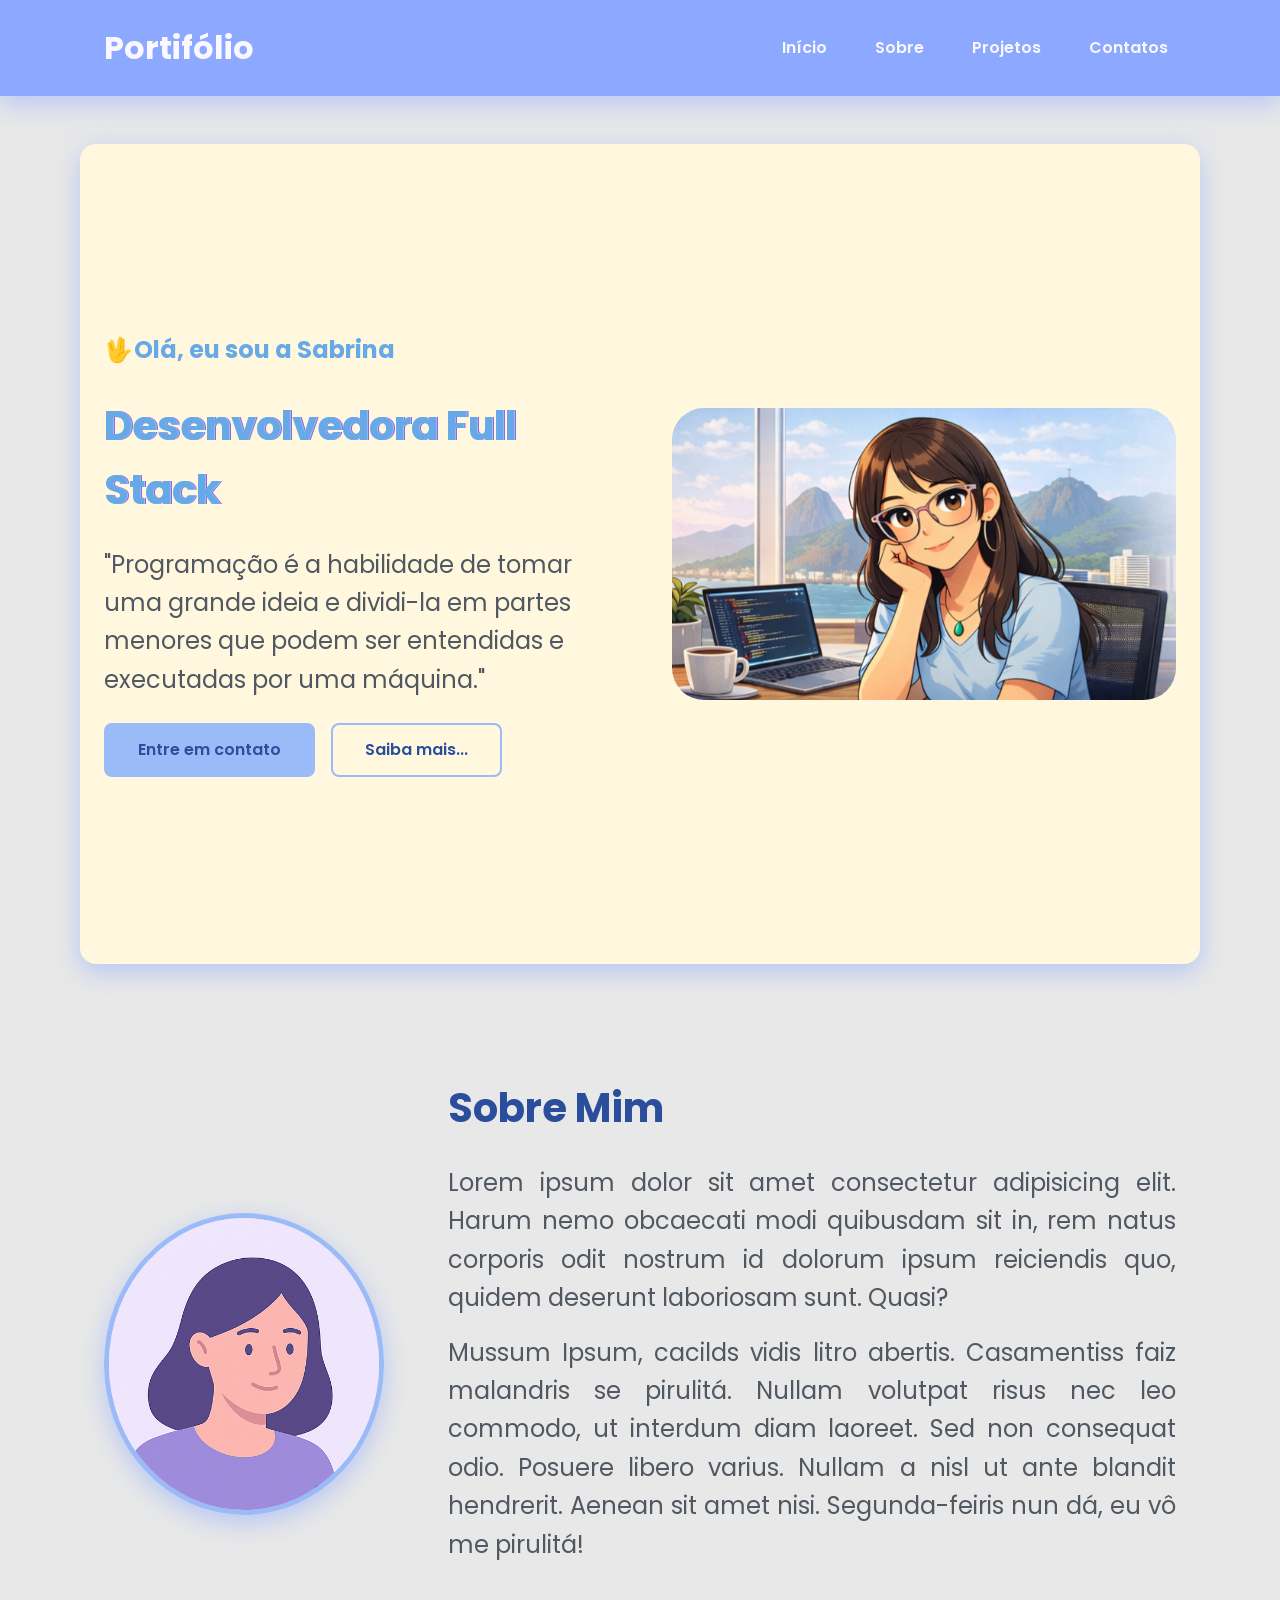
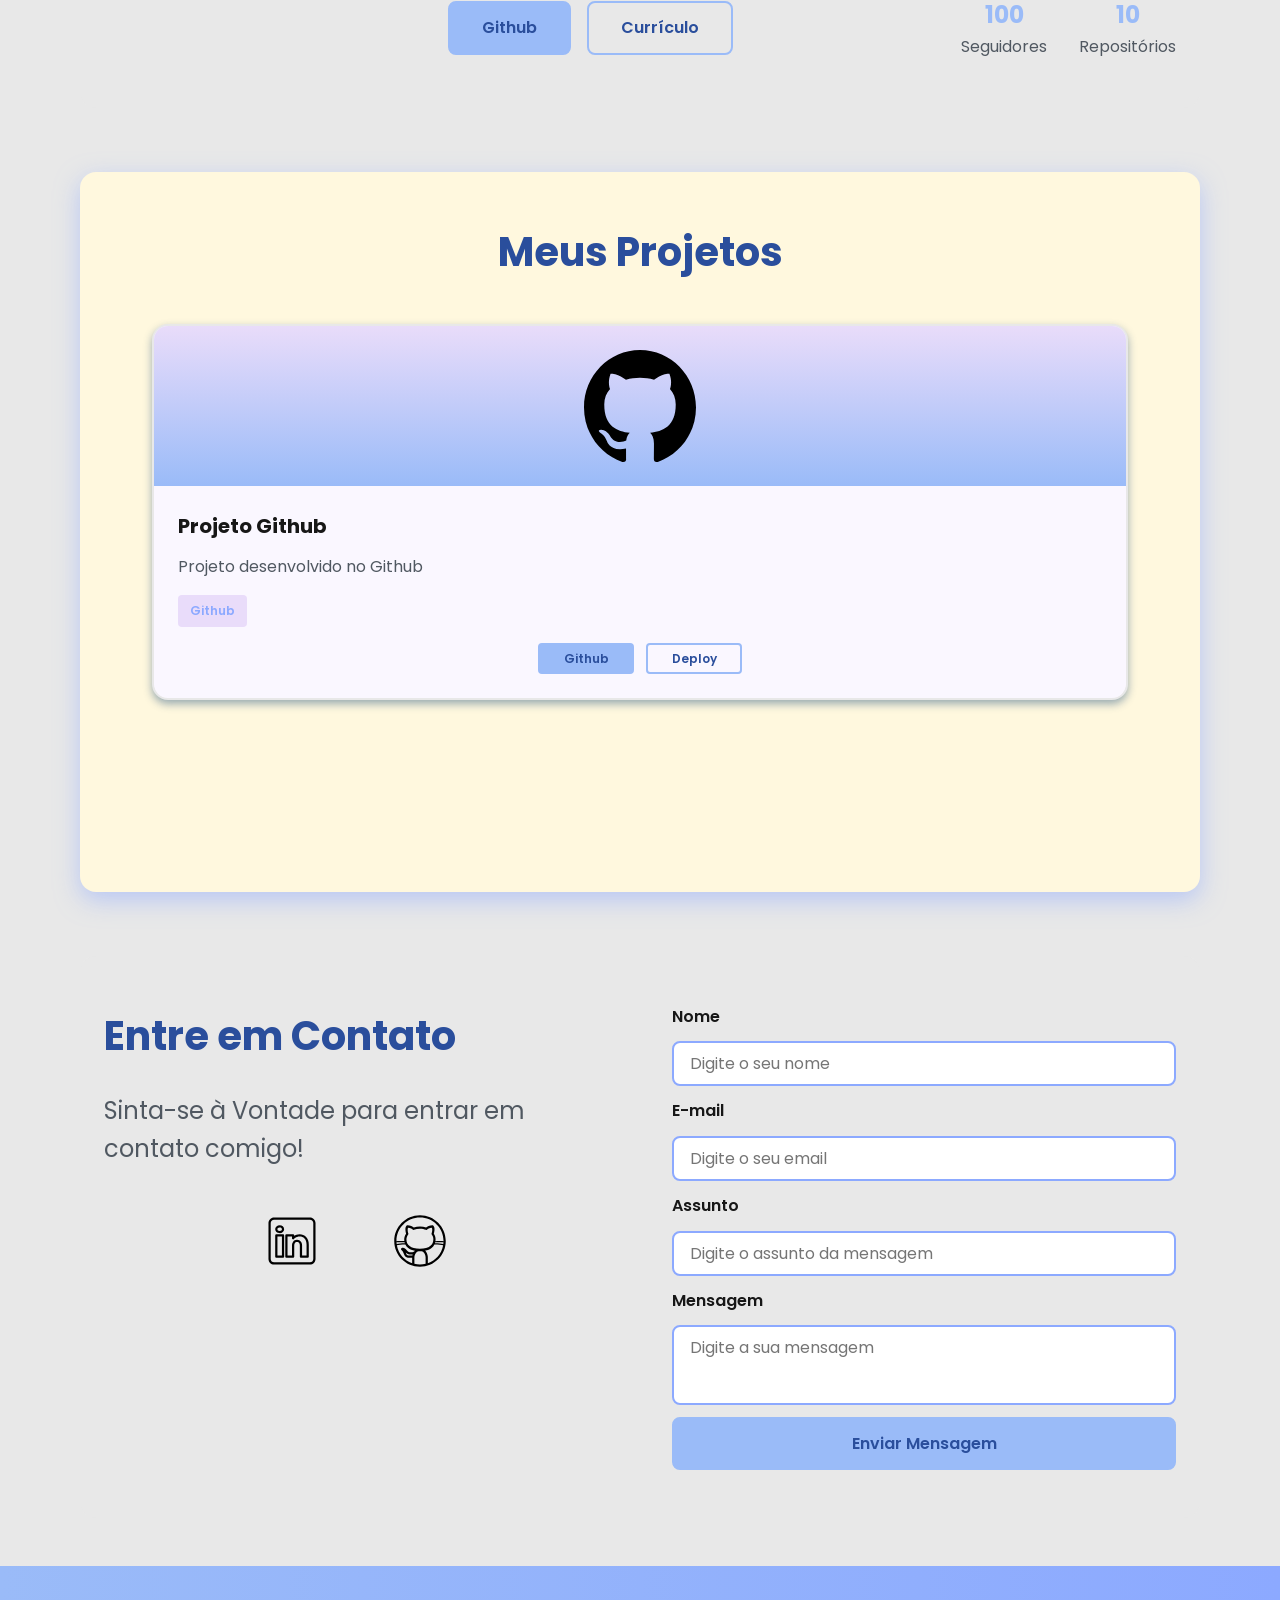
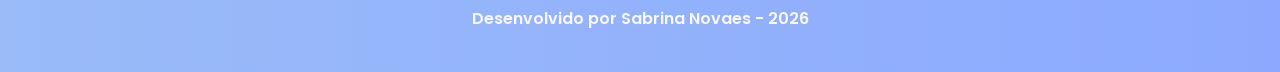
==== index.html @ 5cc0bb5e "💄 UI:  Responsividade" ====
<!DOCTYPE html>
<html lang="pt-br">

<head>
    <meta charset="UTF-8">
    <meta name="viewport" content="width=device-width, initial-scale=1">
    <meta name="author" content="Sabrina Novaes">
    <meta name="description"
        content="Portfólio da Sabrina Novaes, desenvolvedor Full Stack especializado em criar experiênciasdigitais incríveis. Conheça meus projetos e entre em contato.">
    <meta name="robots" content="index, follow">

    <!-- Fontes do Google -->
    <link rel="preconnect" href="https://fonts.googleapis.com">
    <link rel="preconnect" href="https://fonts.gstatic.com" crossorigin>

    <!-- Fonte do Google - Poppins -->
    <link href="https://fonts.googleapis.com/css2?family=Poppins&display=swap" rel="stylesheet">

    <link rel="icon" type="image/svg+xml" href="./assets/img/img/favicon.svg">

    <!-- CSS -->
    <link rel="stylesheet" type="text/css" href="./assets/css/style.css">
    <title>Sabrina Novaes</title>
</head>

<body>
    <!-- Cabeçalho da Página -->
    <header>
        <div class="menu-content">
            <!-- Título do Cabeçalho -->
            <a href="index.html" id="titulo">Portifólio</a>

            <!-- Menu de Navegação -->
            <nav>
                <ul class="menu-list">
                    <li><a href="#hero">Início</a></li>
                    <li><a href="#about">Sobre</a></li>
                    <li><a href="#projects">Projetos</a></li>
                    <li><a href="#contact">Contatos</a></li>
                </ul>
            </nav>
        </div>
    </header>

    <!-- Seção Principal da Página -->
    <main>
        <!-- Seção Hero -->
        <section id="hero" class="section-container hero-container">
            <!-- Boas Vindas -->
            <article class="hero-content">
                <span>🖖Olá, eu sou a Sabrina</span>
                <h1>Desenvolvedora Full Stack</h1>
                <p>"Programação é a habilidade de tomar uma grande ideia e dividi-la em partes menores 
                    que podem ser entendidas e executadas por uma máquina."</p>

                <div class="buttons-container">
                    <a href="#contact" class="botao">Entre em contato</a>
                    <a href="#about" class="botao-outline">Saiba mais...</a>
                </div>
            </article>

            <!-- Imagem da Seção Hero -->
            <figure class="hero-image">
                <img src="./assets/img/portifolioimg.png" alt="Foto do autor do site" class="float-animation">
            </figure>
        </section>

        <!-- Seção About -->
        <section id="about" class="section-container about-container">

            <!-- Imagem da Seção About -->
            <figure class="about-image">
                <img src="./assets/img/img/avatar_dev_woman.svg" alt="Foto do perfil do autor">
            </figure>

            <!-- Conteúdo da Seção About -->
            <article class="about-content">
                <h2>Sobre Mim</h2>
                <p>Lorem ipsum dolor sit amet consectetur adipisicing elit. Harum nemo obcaecati modi quibusdam sit in,
                    rem natus corporis odit nostrum id dolorum ipsum reiciendis quo, quidem deserunt laboriosam sunt.
                    Quasi?</p>
                <p>Mussum Ipsum, cacilds vidis litro abertis. Casamentiss faiz malandris se pirulitá. Nullam volutpat
                    risus nec leo commodo, ut interdum diam laoreet. Sed non consequat odio. Posuere libero varius.
                    Nullam a nisl ut ante blandit hendrerit. Aenean sit amet nisi. Segunda-feiris nun dá, eu vô me
                    pirulitá!</p>

                <!-- Links (Github e Curriculo) e Dados do Github -->
                <div class="about-buttons-data">

                    <!-- Links -->
                    <div class="buttons-container">
                        <a href="#" target="_blank" class="botao">Github</a>
                        <a href="#" target="_blank" class="botao-outline">Currículo</a>
                    </div>

                    <!-- Dados -->
                    <div class="data-container">

                        <!-- Seguidores -->
                        <div class="data-item">
                            <span class="data-number">100</span>
                            <span class="data-label">Seguidores</span>
                        </div>

                        <!-- Repositórios públicos -->
                        <div class="data-item">
                            <span class="data-number">10</span>
                            <span class="data-label">Repositórios</span>
                        </div>
                    </div>
                </div>
            </article>
        </section>

        <!-- Seção Projects -->
        <section id="projects" class="section-container projects-container">
            <h2>Meus Projetos</h2>

            <!-- Swipper Container -->
            <div class="swiper projects-swiper">
                <div class="swiper-wrapper">
                    <div class="swiper-slide">
                        <article class="project-card">

                            <!-- Ícone da Tecnologia padrão do projeto -->
                            <figure class="project-image">
                                <img src="./assets/icons/icons/languages/github.svg" alt="Icone do Github">
                            </figure>

                            <!-- Conteúdo do Projeto -->
                            <div class="project-content">
                                <h3>Projeto Github</h3>
                                <p>Projeto desenvolvido no Github</p>

                                <!-- Tags do Projeto -->
                                <div class="project-tags">
                                    <span class="tag">Github</span>
                                </div>

                                <!-- Links do Projeto -->
                                <div class="project-buttons">
                                    <a href="#" target="_blank" class="botao botao-sm">Github</a>
                                    <a href="#" target="_blank" class="botao-outline botao-sm">Deploy</a>
                                </div>
                            </div>
                        </article>
                    </div>
                </div>

                <!-- Botões de Navegação -->
                <div class="swiper-button-next"></div>
                <div class="swiper-button-prev"></div>

                <!-- Paginação -->
                <div class="swiper-pagination"></div>
            </div>
        </section>

        <!-- Seção Contact -->
        <section id="contact" class="section-container contact-container">

            <!-- Redes Sociais -->
            <article class="contact-info">
                <h2>Entre em Contato</h2>
                <p>Sinta-se à Vontade para entrar em contato comigo!</p>

                <div class="social-container">
                    <a href="#" target="_blank" class="social-icon" aria-label="Linkedin">
                        <img src="./assets/icons/icons/social/linkedin.svg" alt="Link para o LinkedIn">
                    </a>
                    <a href="#" target="_blank" class="social-icon" aria-label="Github">
                        <img src="./assets/icons/icons/social/github.svg" alt="Link para o Github">
                    </a>
                </div>
                </div>
            </article>

            <!-- Formulário de Contato -->
            <form id="formulario">
                <label for="nome">Nome</label>
                <input id="nome" name="nome" type="text" placeholder="Digite o seu nome">
                <span id="erro-nome"></span>

                <label for="email">E-mail</label>
                <input id="email" name="email" type="text" placeholder="Digite o seu email">
                <span id="erro-email"></span>

                <label for="assunto">Assunto</label>
                <input id="assunto" name="assunto" type="text" placeholder="Digite o assunto da mensagem">
                <span id="erro-assunto"></span>

                <label for="mensagem">Mensagem</label>
                <textarea id="mensagem" name="mensagem" placeholder="Digite a sua mensagem"></textarea>
                <span id="erro-mensagem"></span>

                <button class="botao" type="submit">Enviar Mensagem</button>
            </form>
        </section>
    </main>

    <!-- Rodapé da Página -->
    <footer>
        Desenvolvido por Sabrina Novaes - 2026
    </footer>

</body>

</html>
---- assets/css/style.css ----
* {
    margin: 0;
    padding: 0;
    box-sizing: border-box;
    /*configura para que a borda faça parte do elemento*/
    font-family: 'Poppins', Arial, Helvetica, sans-serif;
    font-weight: 400;
    /*400, fonte regular / 700, negrito / 900, negrito mais forte*/
    text-decoration: none;
    outline: none;
}

/* Variáveis */
:root {
    /* Paleta de Cores - Purple */
    --purple-50: #FFF8DE;
    --purple-100: #e9dcfa;
    --purple-200: #cdb3f0;
    --purple-300: #b186e5;
    --purple-400: #9460db;
    --purple-500: #9abbf8;
    --purple-600: #67a9e7;
    --purple-700: #2a4e9c;
    --purple-800: #8CA9FF;
    --purple-900: #0c136e;
    --purple-950: #0a093d;

    /* Cores Neutras */
    --gray-200: #e8e8e8;
    --gray-400: #505861;
    --black: #171717;
    --white: #FAF7FF;

    /* Cores de Estado */
    --error: #e63946;

    /* Sombras */
    --shadow-sm: 0 0.25rem 0.5rem rgba(25, 75, 122, 0.445);
    --shadow-md: 0 0.25rem 0.75rem rgba(140, 169, 255, 0.541);
    --shadow-lg: 0 0.5rem 1.5rem rgba(140, 169, 255, 0.521);

    /* Espaçamentos */
    --spacing-xs: 0.5rem;
    --spacing-sm: 1rem;
    --spacing-md: 1.5rem;
    --spacing-lg: 2rem;
    --spacing-xl: 3rem;
    --spacing-2xl: 4rem;

    /* Tamanhos de Fonte */
    --text-sm: 0.75rem;
    --text-base: 1rem;
    --text-lg: 1.25rem;
    --text-xl: 1.5rem;
    --text-2xl: 2rem;
    --text-3xl: 2.5rem;

    /* Border Radius */
    --radius-sm: 0.25rem;
    --radius-md: 0.5rem;
    --radius-lg: 1rem;
    --radius-xl: 2rem;
    --radius-full: 50%;

    /* Animação Padrão */
    --transition-default: all 0.3s ease;
}

/* Configurações Básicas */

html {
    scroll-behavior: smooth;
    /*rolagem suave*/
}

body {
    display: flex;
    flex-direction: column;
    min-height: 100vh;
    min-width: 100vw;
    background-color: var(--white);
    line-height: 1.6;
    /*define a altura da linha*/
    color: var(--black);
    background-color: var(--gray-200)
}

main {
    flex: 1;
    /*distribui os espaços de forma igualitaria*/
}

/* Seções - Base Comum */

.section-container {
    max-width: 70rem;
    margin: 3rem auto;
    padding: var(--spacing-xl) var(--spacing-md);
    scroll-margin-top: 6rem;
    background-color: var(--purple-50);
    border-radius: var(--radius-lg);
    box-shadow: var(--shadow-lg);
}

/* Botões */

.buttons-container {
    display: flex;
    gap: var(--spacing-sm);
}

.botao,
.botao-outline {
    display: flex;
    padding: 0.75rem 2rem;
    border: 0.15rem solid transparent;
    border-radius: var(--radius-md);
    font-size: var(--text-base);
    font-weight: 600;
    text-align: center;
    cursor: pointer;
    transition: var(--transition-default);
    justify-content: center;
}

.botao {
    border-color: var(--purple-500);
    background: var(--purple-500);
    color: var(--purple-700)
}

.botao:hover {
    border-color: var(--purple-800);
    background-color: var(--purple-600);
    color: var(--white);
    box-shadow: var(--shadow-md);
    transform: translateY(-0.25rem);
}

.botao-outline {
    border-color: var(--purple-500);
    background-color: transparent;
    color: var(--purple-700);
}

.botao-outline:hover {
    border-color: var(--purple-500);
    background-color: var(--purple-600);
    color: var(--white);
    transform: translateY(-0.25rem);
}

/* Botões pequenos - Card Projetos */

.botao.botao-sm,
.botao-outline.botao-sm {
    min-width: 6rem;
    padding: 0.25rem var(--spacing-sm);
    border-width: 0.125rem;
    border-radius: 0.25rem;
    font-size: var(--text-sm);
    justify-content: center;
}

/* Seção Header - Cabeçalho e Menu */

header {
    position: sticky;
    /*Tudo que estiver abaixo do header vai passar por baixo do menu*/
    top: 0;
    z-index: 1000;
    /*Vai jogar o header para cima de tudo em todos os eixos*/
    width: 100%;
    height: 6rem;
    box-shadow: var(--shadow-lg);
    background-color: var(--purple-800);
}

header a {
    font-weight: 600;
    color: var(--white);
    transition: color 0.6s ease;
}

header a:hover {
    color: var(--purple-100);
}

#titulo {
    font-size: var(--text-2xl);
    font-weight: 700;
    /*Negrito*/
}

.menu-content {
    display: flex;
    justify-content: space-between;
    align-items: center;
    max-width: 70rem;
    height: 100%;
    margin: 0 auto;
    padding: 0 var(--spacing-md);
}

.menu-list {
    display: flex;
    gap: var(--spacing-lg);
    list-style: none;
}

.menu-list a {
    padding: var(--spacing-xs);
}

/* Seção Hero */

.hero-container {
    display: flex;
    align-items: center;
    gap: var(--spacing-2xl);
    min-height: calc(100vh - 5rem);
}

.hero-content {
    display: flex;
    flex: 1;
    flex-direction: column;
    gap: var(--spacing-md);
}

.hero-content span {
    font-size: var(--text-xl);
    font-weight: 700;
    color: var(--purple-600);
}

.hero-content h1 {
    font-size: var(--text-3xl);
    font-weight: 700;
    color: var(--purple-600);
    text-shadow: 
    1px 0 var(--purple-500),
    2px 0 var(--purple-400);
}

.hero-content p,
.about-content p,
.contact-info p {
    font-size: var(--text-xl);
    color: var(--gray-400);
}

.hero-image {
    display: flex;
    flex: 1;
    justify-content: center;
}

.hero-image img {
    width: 100%;
    max-width: 100%;
    border-radius: var(--radius-xl);
}

/* Animação Flutuante */

@keyframes float {

    0%,
    100% {
        transform: translateY(0);
    }

    50% {
        transform: translateY(-1.25rem);
    }
}

.float-animation {
    animation: float 3s ease-in-out infinite;
}

/* About */

.about-container {
    display: flex;
    align-items: center;
    gap: var(--spacing-2xl);
    margin: var(--spacing-2xl) auto;
    border-radius: var(--radius-lg);
    background-color: var(--gray-200);
    box-shadow: none;
}

.about-image {
    flex: 0 0 17.5rem;
}

.about-image img {
    width: 100%;
    border: 0.35rem solid var(--purple-500);
    border-radius: var(--radius-full);
    box-shadow: var(--shadow-lg);
}

.about-content h2,
.projects-container h2,
.contact-info h2 {
    margin-bottom: var(--spacing-md);
    font-size: var(--text-3xl);
    font-weight: 700;
    color: var(--purple-700);
}

.about-content p {
    margin-bottom: var(--spacing-sm);
    text-align: justify;
}

.about-buttons-data {
    display: flex;
    justify-content: space-between;
    align-items: center;
    gap: var(--spacing-lg);
    margin-top: var(--spacing-lg);
}

.about-buttons-data .botao {
    margin-right: auto;
}

.data-container {
    display: flex;
    gap: var(--spacing-lg);
    margin-top: 0;
}

.data-item {
    display: flex;
    flex-direction: column;
    align-items: center;
}

.data-number {
    font-size: var(--text-xl);
    font-weight: 700;
    text-align: center;
    color: var(--purple-500);
}

.data-label {
    font-size: var(--text-base);
    text-align: center;
    color: var(--gray-400);
}

/* Projects */

.projects-container {
    scroll-margin-top: 3rem;
    margin: var(--spacing-2xl) auto;
    text-align: center;
}

.projects-swiper {
    position: relative;
    width: 100%;
    padding: var(--spacing-sm) var(--spacing-xl) var(--spacing-xl);
    overflow: hidden;
}

/* Card Projetos */

.project-card {
    display: flex;
    flex-direction: column;
    width: 100%;
    height: 100%;
    border: 0.15rem solid var(--gray-200);
    border-radius: var(--radius-lg);
    background-color: var(--white);
    box-shadow: var(--shadow-sm);
    overflow: hidden;
    transition: var(--transition-default);
}

.project-card:hover {
    box-shadow: var(--shadow-lg);
}

.project-image {
    display: flex;
    justify-content: center;
    align-items: center;
    width: 100%;
    height: 10rem;
    background: linear-gradient(var(--purple-100), var(--purple-500));
}

.project-image img {
    width: 75%;
    height: 75%;
    max-width: 7rem;
    max-height: 7rem;
    object-fit: contain;
    transition: transform 0.3s ease;
}

.project-content {
    display: flex;
    flex: 1;
    flex-direction: column;
    padding: var(--spacing-md);
    text-align: left;
}

.project-content h3 {
    margin-bottom: 0.75rem;
    font-size: var(--text-lg);
    font-weight: 700;
}

.project-content p {
    margin-bottom: var(--spacing-sm);
    font-size: var(--text-base);
    color: var(--gray-400)
}

.project-tags {
    display: flex;
    flex-wrap: wrap;
    gap: var(--spacing-xs)
}

.tag {
    padding: 0.375rem 0.75rem;
    border-radius: var(--radius-sm);
    background-color: var(--purple-100);
    font-size: var(--text-sm);
    font-weight: 600;
    color: var(--purple-800);
}

.project-buttons {
    display: flex;
    justify-content: center;
    align-items: center;
    gap: 0.75rem;
    margin-top: var(--spacing-sm);
}

/* Configuração do Swiper */

.swiper-wrapper {
    align-items: stretch;
}

.swiper-slide {
    display: flex;
    height: auto;
}

/* Botões do Swiper (navegação) */
.swiper-button-next,
.swiper-button-prev {
    width: 3rem;
    height: 3rem;
}

.swiper-button-next:after,
.swiper-button-prev:after {
    font-size: var(--text-lg);
    color: var(--purple-500);
}

.swiper-button-next:hover:after,
.swiper-button-prev:hover:after {
    color: var(--purple-800);
}

/* Indicadores de paginação */
.swiper-pagination-bullet {
    width: 0.75rem;
    height: 0.75rem;
    background-color: var(--gray-200);
    opacity: 1;
}

.swiper-pagination-bullet-active {
    width: var(--spacing-lg);
    border-radius: var(--radius-sm);
    background-color: var(--purple-500);
}

/* Seção Contatos */

.contact-container{
    display: grid;
    grid-template-columns: 1fr 1fr;
    gap: var(--spacing-2xl);
    background-color: var(--gray-200);
    box-shadow: none;
}

/* Redes Sociais */

.contact-info h2 {
    margin-bottom: var(--spacing-md);
}

.contact-info p {
    margin-bottom: var(--spacing-lg);
}

.social-container {
    display: flex;
    justify-content: center;
    align-items: center;
    gap: var(--spacing-xl);
}

.social-icon {
    width: 5rem;
    height: 5rem;
    padding: 0.75rem;
    border-radius: var(--radius-md);
    transition: var(--transition-default);
}

.social-icon img {
    width: 100%;
    filter: brightness(0) saturate(100%);
    transition: filter 0.3s ease;
}

.social-icon img:hover {
    filter: brightness(0) 
    saturate(100%) 
    invert(56%) 
    sepia(80%) 
    saturate(900%) 
    hue-rotate(190deg);
}

/* Formulario de Contato */

form {
    display: flex;
    flex-direction: column;
    gap: 0.75rem;
}

form label {
    font-size: var(--text-base);
    font-weight: 600;
}

form input,
form textarea {
    width: 100%;
    padding: 0.5rem var(--spacing-sm);
    border: 2px solid var(--purple-800);
    border-radius: var(--radius-md);
    font-size: var(--text-base);
    transition: border-color 0.25s ease, box-shadow 0.25s ease;
}

form input:focus,
form textarea:focus {
    border-color: var(--purple-500);
    outline: none;
    box-shadow: 0 0 0 3px rgba(142, 95, 252, 0.15);/* glow suave */
}

form textarea {
    min-height: 5rem;
    resize: none; /* fixa o tamanho do text area*/
}

form span {
    margin-top: -0.75rem;
    font-size: var(--text-sm);
    color: var(--error)
}

form .button.botao {
    justify-content: center;
}

/* Footer */

footer {
    padding: 2.5rem;
    background: linear-gradient(to right, var(--purple-500), var(--purple-800));
    font-weight: 600;
    text-align: center;
    color: var(--white);

}

/* Página Success */

.success-container {
    display: flex;
    flex-direction: column;
    justify-content: center;
    align-items: center;
    width: 100%;
    min-height: calc(100vh - 12.5rem);
    padding: var(--spacing-xl) var(--spacing-md);
}

.success-content {
    display: flex;
    flex-direction: column;
    align-items: center;
    gap: var(--spacing-md);
    max-width: 37.5rem;
    text-align: center;
}

.success-content h1 {
    font-size: var(--text-3xl);
    font-weight: 700;
    color: var(--purple-800);
}

.success-content h2 {
    font-size: var(--text-lg);
    color: var(--gray-400);
}

.success-icon {
    display: flex;
    align-items: center;
    justify-content: center;
    width: 7.5rem;
    height: 7.5rem;
    border-radius: var(--radius-full);
    background-color: var(--purple-100);
}

.success-icon img {
    width: 6rem;
    height: 6rem;
    filter: brightness(0) saturate(100%) invert(11%) sepia(69%) saturate(3759%) hue-rotate(256deg) brightness(101%) contrast(96%);
}

/* Responsividade - Tablet */

@media screen and (max-width: 1024px) {
    .section-container {
        padding: var(--spacing-lg) var(--spacing-md);
    }

    .section-container h2 {
        font-size: var(--text-3xl);
    }

    .section-container h2 {
        font-size: var(--text-2xl);
    }

    .section-container p {
        font-size: var(--text-base);
    }

    .section-container span {
        font-size: var(--text-lg);
    }

    .success-container h1 {
        font-size: var(--text-3xl);
    }

    .success-container h2 {
        font-size: var(--text-xl);
    }

    @media (max-width: 770px) {
        .menu-list {
            display: none;
        }
    }

    .hero-container {
        flex-direction: column-reverse;
        gap: var(--spacing-lg);
        text-align: center;
    }

    .hero-image {
        width: 100%;
    }

    .hero-image img {
        margin-top: 2rem;
        width: 50rem;
    }

    .buttons-container {
        display: flex;
        gap: 0.75rem;
        width: 100%;
        justify-content: center;
    }

    .buttons-container .botao,
    .buttons-container .botao-outline {
        padding: 0.75rem 1rem;
        font-size: var(--text-base);
        white-space: nowrap;
    }

    .about-container {
        flex-direction: column;
        gap: var(--spacing-md);
        margin: var(--spacing-lg);
        padding: var(--spacing-lg);
    }

    .about-image {
        width: 100%;
        display: flex;
        justify-content: center;
    }

    .about-image img {
        max-width: 30rem;
        width: 100%;
    }

    .about-content {
        width: 100%;
    }

    .about-buttons-data {
        flex-direction: column;
        gap: var(--spacing-md);
        align-items: stretch;
    }

    .about-buttons-data .botao {
        margin-right: 0;
    }

    .data-container {
        justify-content: center;
        width: 100%;
    }

    .projects-container {
        margin: var(--spacing-lg) auto 0;
    }

    .projects-swiper {
        margin: 0;
        padding: var(--spacing-sm) var(--spacing-lg);
    }

    .project-card {
        width: 100%;
        height: 30rem;
        min-height: 30rem;
        max-height: 30rem;
        max-width: 100%;
    }

    .project-content {
        display: flex;
        flex-direction: column;
        justify-content: space-between;
        height: 0.75rem;
    }

    .project-content p {
        flex: 1;
        overflow: hidden;
    }

    .project-tags {
        min-height: 2.5rem;
        align-items: flex-start;
    }

    .swiper-wrapper {
        align-items: stretch;
    }

    .swiper-slide {
        display: flex;
        justify-content: center;
        align-items: stretch;
        height: auto;
    }

    .swiper-button-next,
    .swiper-button-prev {
        display: none;
    }

    .contact-container {
        grid-template-columns: 1fr;
        gap: var(--spacing-lg);
        width: 90%;
        margin: 0 auto;
    }

    .success-container {
        padding: var(--spacing-xl) var(--spacing-md);
        min-height: calc(100vh - 10rem);
    }

    .success-content {
        gap: var(--spacing-lg);
        max-width: 35rem;
    }

    .success-icon {
        width: 6rem;
        height: 6rem;
    }

    .success-icon img {
        width: 5rem;
        height: 5rem;
    }
}

/* Responsividade - Celular */

@media screen and (max-width: 480px) {
    .section-container {
        padding: var(--spacing-md) var(--spacing-sm);
    }

    .section-container h1 {
        font-size: var(--text-xl);
    }

    .section-container h2 {
        font-size: var(--text-lg);
    }

    .section-container p {
        font-size: var(--text-base);
    }

    .section-container span {
        font-size: var(--text-lg);
    }

    #titulo {
        font-size: var(--text-xl);
    }

    .menu-content {
        justify-content: center;
    }

    .menu-list {
        display: none;
    }

    .hero-container {
        flex-direction: column-reverse;
        gap: var(--spacing-xs);
    }

    .hero-content {
        gap: var(--spacing-xs);
        width: 100%;
    }

    .buttons-container {
        flex-direction: column;
        gap: 0.75rem;
        width: 100%;
    }

    .buttons-container .botao,
    .buttons-container .botao-outline {
        padding: 0.75rem 1rem;
        font-size: var(--text-base);
        white-space: nowrap;
        justify-content: center;
    }

    .hero-image {
        width: 100%;
    }

    .hero-image img {
        max-width: 20rem;
    }

    .about-container {
        flex-direction: column;
        margin: var(--spacing-lg) 0.5rem;
        padding: var(--spacing-md);
    }

    .about-image img {
        max-width: 16rem;
    }

    .about-content {
        width: 100%;
    }

    .about-buttons-data {
        flex-direction: column;
        gap: var(--spacing-md);
        align-items: stretch;
    }

    .about-buttons-data .botao,
    .about-buttons-data .botao-outline {
        width: 100%;
        padding: 0.75rem var(--spacing-lg);
        font-size: var(--text-base);
        text-align: center;
    }

    .project-tags {
        margin: auto;
        justify-content: flex-start;
    }

    .data-container {
        justify-content: center;
        width: 100%;
    }

    .data-number {
        font-size: var(--text-lg);
    }

    .data-label {
        font-size: var(--text-sm);
    }

    .contact-container {
        grid-template-columns: 1fr;
        gap: var(--spacing-lg);
        width: 100%;
        margin: 0 auto;
    }

    .contact-info {
        width: 100%;
    }

    form {
        width: 100%;
    }

    form button.botao {
        justify-content: center;
    }

}
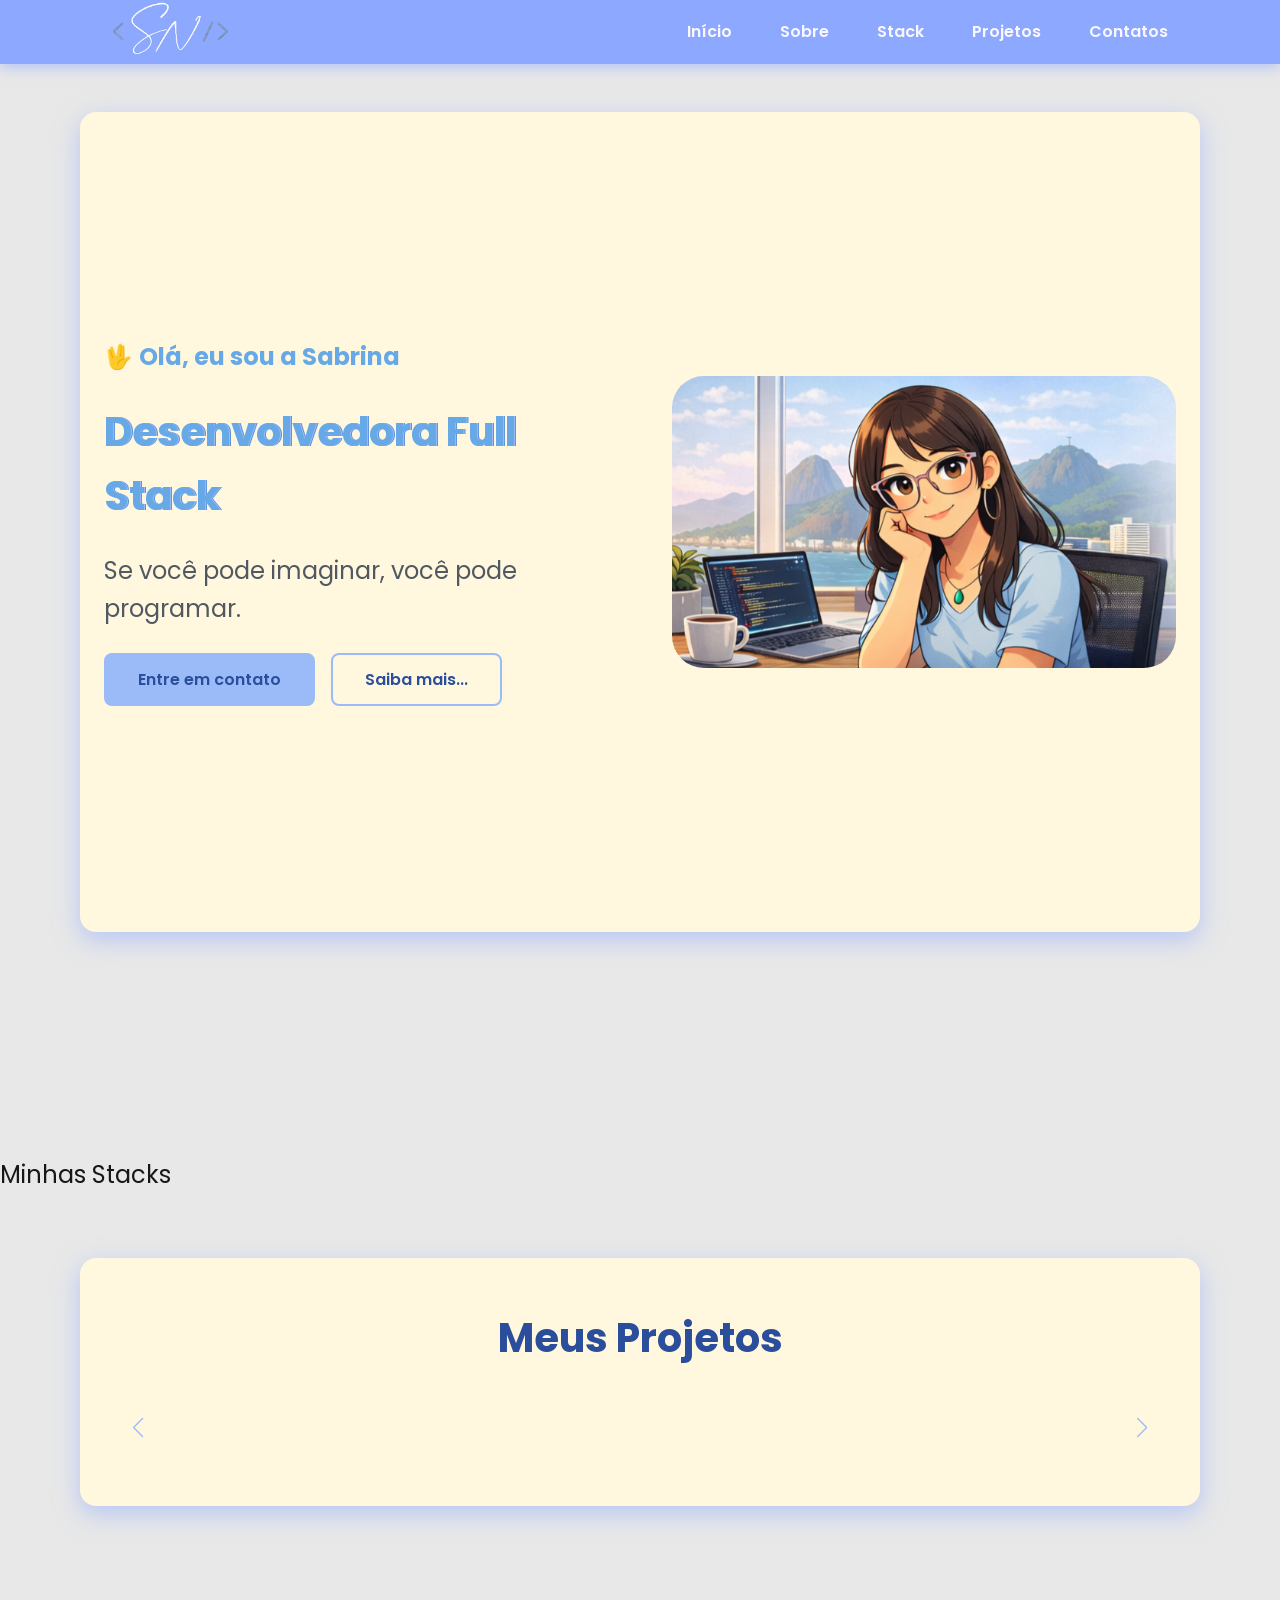
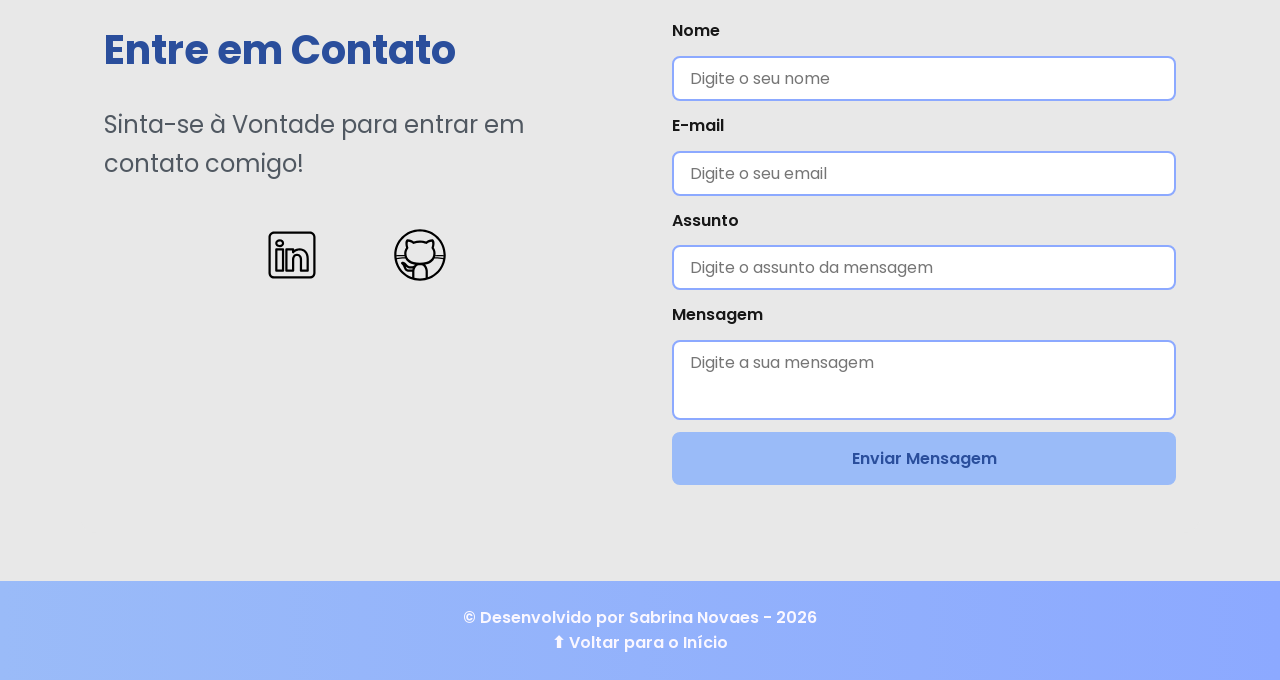
==== commit 505952f5: "✨ New Feature: Implementação do JS" ====
--- a/index.html
+++ b/index.html
@@ -16,8 +16,10 @@
     <!-- Fonte do Google - Poppins -->
     <link href="https://fonts.googleapis.com/css2?family=Poppins&display=swap" rel="stylesheet">
 
-    <link rel="icon" type="image/svg+xml" href="./assets/img/img/favicon.svg">
+    <link rel="icon" type="image/svg+xml" href="./assets/img/favicon.svg">
 
+    <!-- SWIPER CSS -->
+    <link rel="stylesheet" href="https://cdn.jsdelivr.net/npm/swiper@11/swiper-bundle.min.css">
     <!-- CSS -->
     <link rel="stylesheet" type="text/css" href="./assets/css/style.css">
     <title>Sabrina Novaes</title>
@@ -28,13 +30,15 @@
     <header>
         <div class="menu-content">
             <!-- Título do Cabeçalho -->
-            <a href="index.html" id="titulo">Portifólio</a>
+            
+            <a href="index.html" id="titulo"><img class="logo-pessoal" href="index" id src="./assets/img/logoSN.png" alt="Logo Pessoal"></a>
 
             <!-- Menu de Navegação -->
             <nav>
                 <ul class="menu-list">
                     <li><a href="#hero">Início</a></li>
                     <li><a href="#about">Sobre</a></li>
+                    <li><a href="#stack">Stack</a></li>
                     <li><a href="#projects">Projetos</a></li>
                     <li><a href="#contact">Contatos</a></li>
                 </ul>
@@ -48,10 +52,9 @@
         <section id="hero" class="section-container hero-container">
             <!-- Boas Vindas -->
             <article class="hero-content">
-                <span>🖖Olá, eu sou a Sabrina</span>
+                <span>🖖 Olá, eu sou a Sabrina</span>
                 <h1>Desenvolvedora Full Stack</h1>
-                <p>"Programação é a habilidade de tomar uma grande ideia e dividi-la em partes menores 
-                    que podem ser entendidas e executadas por uma máquina."</p>
+                <p>Se você pode imaginar, você pode programar.</p>
 
                 <div class="buttons-container">
                     <a href="#contact" class="botao">Entre em contato</a>
@@ -67,50 +70,10 @@
 
         <!-- Seção About -->
         <section id="about" class="section-container about-container">
+        </section>
 
-            <!-- Imagem da Seção About -->
-            <figure class="about-image">
-                <img src="./assets/img/img/avatar_dev_woman.svg" alt="Foto do perfil do autor">
-            </figure>
-
-            <!-- Conteúdo da Seção About -->
-            <article class="about-content">
-                <h2>Sobre Mim</h2>
-                <p>Lorem ipsum dolor sit amet consectetur adipisicing elit. Harum nemo obcaecati modi quibusdam sit in,
-                    rem natus corporis odit nostrum id dolorum ipsum reiciendis quo, quidem deserunt laboriosam sunt.
-                    Quasi?</p>
-                <p>Mussum Ipsum, cacilds vidis litro abertis. Casamentiss faiz malandris se pirulitá. Nullam volutpat
-                    risus nec leo commodo, ut interdum diam laoreet. Sed non consequat odio. Posuere libero varius.
-                    Nullam a nisl ut ante blandit hendrerit. Aenean sit amet nisi. Segunda-feiris nun dá, eu vô me
-                    pirulitá!</p>
-
-                <!-- Links (Github e Curriculo) e Dados do Github -->
-                <div class="about-buttons-data">
-
-                    <!-- Links -->
-                    <div class="buttons-container">
-                        <a href="#" target="_blank" class="botao">Github</a>
-                        <a href="#" target="_blank" class="botao-outline">Currículo</a>
-                    </div>
-
-                    <!-- Dados -->
-                    <div class="data-container">
-
-                        <!-- Seguidores -->
-                        <div class="data-item">
-                            <span class="data-number">100</span>
-                            <span class="data-label">Seguidores</span>
-                        </div>
-
-                        <!-- Repositórios públicos -->
-                        <div class="data-item">
-                            <span class="data-number">10</span>
-                            <span class="data-label">Repositórios</span>
-                        </div>
-                    </div>
-                </div>
-            </article>
-        </section>
+        <!-- Seção de Stacks -->
+        <h2>Minhas Stacks</h2>
 
         <!-- Seção Projects -->
         <section id="projects" class="section-container projects-container">
@@ -119,32 +82,6 @@
             <!-- Swipper Container -->
             <div class="swiper projects-swiper">
                 <div class="swiper-wrapper">
-                    <div class="swiper-slide">
-                        <article class="project-card">
-
-                            <!-- Ícone da Tecnologia padrão do projeto -->
-                            <figure class="project-image">
-                                <img src="./assets/icons/icons/languages/github.svg" alt="Icone do Github">
-                            </figure>
-
-                            <!-- Conteúdo do Projeto -->
-                            <div class="project-content">
-                                <h3>Projeto Github</h3>
-                                <p>Projeto desenvolvido no Github</p>
-
-                                <!-- Tags do Projeto -->
-                                <div class="project-tags">
-                                    <span class="tag">Github</span>
-                                </div>
-
-                                <!-- Links do Projeto -->
-                                <div class="project-buttons">
-                                    <a href="#" target="_blank" class="botao botao-sm">Github</a>
-                                    <a href="#" target="_blank" class="botao-outline botao-sm">Deploy</a>
-                                </div>
-                            </div>
-                        </article>
-                    </div>
                 </div>
 
                 <!-- Botões de Navegação -->
@@ -165,18 +102,22 @@
                 <p>Sinta-se à Vontade para entrar em contato comigo!</p>
 
                 <div class="social-container">
-                    <a href="#" target="_blank" class="social-icon" aria-label="Linkedin">
-                        <img src="./assets/icons/icons/social/linkedin.svg" alt="Link para o LinkedIn">
+                    <a href="https://www.linkedin.com/in/sabrina-novaes/" target="_blank" class="social-icon" aria-label="Linkedin">
+                        <img src="./assets/icons/social/linkedin.svg" alt="Link para o LinkedIn">
                     </a>
-                    <a href="#" target="_blank" class="social-icon" aria-label="Github">
-                        <img src="./assets/icons/icons/social/github.svg" alt="Link para o Github">
+                    <a href="https://github.com/SabrinaNovaes" target="_blank" class="social-icon" aria-label="Github">
+                        <img src="./assets/icons/social/github.svg" alt="Link para o Github">
                     </a>
                 </div>
                 </div>
             </article>
 
             <!-- Formulário de Contato -->
-            <form id="formulario">
+            <form id="formulario" action="https://formsubmit.co/fcd660d6e3b7301830b1e21f8e73cf5c" method="POST">
+                
+                <input type="hidden" name="_next" value="http://localhost:5500/success.html">
+                <input type="hidden" name="_captcha" value="false">
+                
                 <label for="nome">Nome</label>
                 <input id="nome" name="nome" type="text" placeholder="Digite o seu nome">
                 <span id="erro-nome"></span>
@@ -200,8 +141,14 @@
 
     <!-- Rodapé da Página -->
     <footer>
-        Desenvolvido por Sabrina Novaes - 2026
+        © Desenvolvido por Sabrina Novaes - 2026<br>
+        <a class="footer-a" href="index.html">⬆ Voltar para o Início</a>
     </footer>
+
+    <!-- Script JavaScript -->
+    <script src="./assets/js/script.js"></script>
+    <!-- SWIPER JS -->
+    <script src="https://cdn.jsdelivr.net/npm/swiper@11/swiper-bundle.min.js"></script>
 
 </body>
 
--- a/assets/css/style.css
+++ b/assets/css/style.css
@@ -17,7 +17,7 @@
     --purple-100: #e9dcfa;
     --purple-200: #cdb3f0;
     --purple-300: #b186e5;
-    --purple-400: #9460db;
+    --purple-400: #6091db;
     --purple-500: #9abbf8;
     --purple-600: #67a9e7;
     --purple-700: #2a4e9c;
@@ -171,11 +171,13 @@
     z-index: 1000;
     /*Vai jogar o header para cima de tudo em todos os eixos*/
     width: 100%;
-    height: 6rem;
-    box-shadow: var(--shadow-lg);
+    height: 4rem;
+    box-shadow: var(--shadow-md);
     background-color: var(--purple-800);
 }
-
+header img {
+    height: 4rem;
+}
 header a {
     font-weight: 600;
     color: var(--white);
@@ -238,9 +240,9 @@
     font-size: var(--text-3xl);
     font-weight: 700;
     color: var(--purple-600);
-    text-shadow: 
-    1px 0 var(--purple-500),
-    2px 0 var(--purple-400);
+    text-shadow:
+        1px 0 var(--purple-500),
+        2px 0 var(--purple-400);
 }
 
 .hero-content p,
@@ -421,6 +423,7 @@
 }
 
 .project-content p {
+    flex: 1;
     margin-bottom: var(--spacing-sm);
     font-size: var(--text-base);
     color: var(--gray-400)
@@ -494,7 +497,7 @@
 
 /* Seção Contatos */
 
-.contact-container{
+.contact-container {
     display: grid;
     grid-template-columns: 1fr 1fr;
     gap: var(--spacing-2xl);
@@ -534,12 +537,7 @@
 }
 
 .social-icon img:hover {
-    filter: brightness(0) 
-    saturate(100%) 
-    invert(56%) 
-    sepia(80%) 
-    saturate(900%) 
-    hue-rotate(190deg);
+    filter: brightness(0) saturate(100%) invert(56%) sepia(80%) saturate(900%) hue-rotate(190deg);
 }
 
 /* Formulario de Contato */
@@ -569,12 +567,14 @@
 form textarea:focus {
     border-color: var(--purple-500);
     outline: none;
-    box-shadow: 0 0 0 3px rgba(142, 95, 252, 0.15);/* glow suave */
+    box-shadow: 0 0 0 3px rgba(142, 95, 252, 0.15);
+    /* glow suave */
 }
 
 form textarea {
     min-height: 5rem;
-    resize: none; /* fixa o tamanho do text area*/
+    resize: none;
+    /* fixa o tamanho do text area*/
 }
 
 form span {
@@ -590,12 +590,16 @@
 /* Footer */
 
 footer {
-    padding: 2.5rem;
+    padding: 1.5rem;
     background: linear-gradient(to right, var(--purple-500), var(--purple-800));
     font-weight: 600;
     text-align: center;
     color: var(--white);
-
+}
+
+.footer-a {
+    all: unset; 
+    cursor: pointer;
 }
 
 /* Página Success */
@@ -646,14 +650,17 @@
     filter: brightness(0) saturate(100%) invert(11%) sepia(69%) saturate(3759%) hue-rotate(256deg) brightness(101%) contrast(96%);
 }
 
-/* Responsividade - Tablet */
+/* Responsividade - Tablets */
 
 @media screen and (max-width: 1024px) {
+
+    /* Layout */
     .section-container {
         padding: var(--spacing-lg) var(--spacing-md);
     }
 
-    .section-container h2 {
+    /* Tipografia */
+    .section-container h1 {
         font-size: var(--text-3xl);
     }
 
@@ -661,7 +668,7 @@
         font-size: var(--text-2xl);
     }
 
-    .section-container p {
+    .section-container p  {
         font-size: var(--text-base);
     }
 
@@ -669,49 +676,56 @@
         font-size: var(--text-lg);
     }
 
-    .success-container h1 {
+    .success-content h1 {
         font-size: var(--text-3xl);
     }
 
-    .success-container h2 {
-        font-size: var(--text-xl);
-    }
-
-    @media (max-width: 770px) {
+    .success-content h2 {
+        font-size: var(--text-lg); 
+    }
+
+    /* Header */
+    #titulo {
+        font-size: var(--text-xl); 
+    }
+
+    /* Header - Oculta menu em telas pequenas */
+    @media (max-width: 768px) {
         .menu-list {
             display: none;
         }
     }
 
+    /* Hero */
     .hero-container {
         flex-direction: column-reverse;
         gap: var(--spacing-lg);
+        min-height: 60vh;
         text-align: center;
     }
 
+    .hero-content,
     .hero-image {
-        width: 100%;
+        width: 90%;
     }
 
     .hero-image img {
-        margin-top: 2rem;
-        width: 50rem;
+        object-fit: cover;
     }
 
     .buttons-container {
-        display: flex;
-        gap: 0.75rem;
-        width: 100%;
         justify-content: center;
-    }
-
-    .buttons-container .botao,
-    .buttons-container .botao-outline {
-        padding: 0.75rem 1rem;
+        width: 100%;
+    }
+
+    .hero-container .botao,
+    .hero-container .botao-outline {
+        padding: 0.75rem 1.5rem;
         font-size: var(--text-base);
         white-space: nowrap;
     }
 
+    /* About */
     .about-container {
         flex-direction: column;
         gap: var(--spacing-md);
@@ -720,13 +734,14 @@
     }
 
     .about-image {
+        flex: 0 0 auto;
         width: 100%;
         display: flex;
         justify-content: center;
     }
 
     .about-image img {
-        max-width: 30rem;
+        max-width: 16rem;
         width: 100%;
     }
 
@@ -749,13 +764,14 @@
         width: 100%;
     }
 
+    /* Projects */
     .projects-container {
         margin: var(--spacing-lg) auto 0;
     }
 
     .projects-swiper {
         margin: 0;
-        padding: var(--spacing-sm) var(--spacing-lg);
+        padding: var(--spacing-sm) var(--spacing-lg) 2.5rem;
     }
 
     .project-card {
@@ -770,7 +786,7 @@
         display: flex;
         flex-direction: column;
         justify-content: space-between;
-        height: 0.75rem;
+        height: 100%;
     }
 
     .project-content p {
@@ -799,6 +815,7 @@
         display: none;
     }
 
+    /* Contact */
     .contact-container {
         grid-template-columns: 1fr;
         gap: var(--spacing-lg);
@@ -806,6 +823,7 @@
         margin: 0 auto;
     }
 
+    /* Success Page */
     .success-container {
         padding: var(--spacing-xl) var(--spacing-md);
         min-height: calc(100vh - 10rem);
@@ -830,16 +848,19 @@
 /* Responsividade - Celular */
 
 @media screen and (max-width: 480px) {
+
+    /* Layout */
     .section-container {
         padding: var(--spacing-md) var(--spacing-sm);
     }
 
+    /* Tipografia Mobile */
     .section-container h1 {
         font-size: var(--text-xl);
     }
 
     .section-container h2 {
-        font-size: var(--text-lg);
+        font-size: var(--text-xl);
     }
 
     .section-container p {
@@ -850,21 +871,26 @@
         font-size: var(--text-lg);
     }
 
+    .success-content h1 {
+        font-size: var(--text-xl);
+    }
+
+    .success-content h2 {
+        font-size: var(--text-base);
+    }
+
+    /* Header */
     #titulo {
         font-size: var(--text-xl);
     }
 
-    .menu-content {
-        justify-content: center;
-    }
-
     .menu-list {
         display: none;
     }
 
+    /* Hero */
     .hero-container {
-        flex-direction: column-reverse;
-        gap: var(--spacing-xs);
+        gap: var(--spacing-sm);
     }
 
     .hero-content {
@@ -880,10 +906,14 @@
 
     .buttons-container .botao,
     .buttons-container .botao-outline {
+        width: 100%;
+    }
+
+    .hero-container .botao,
+    .hero-container .botao-outline {
         padding: 0.75rem 1rem;
         font-size: var(--text-base);
         white-space: nowrap;
-        justify-content: center;
     }
 
     .hero-image {
@@ -894,24 +924,14 @@
         max-width: 20rem;
     }
 
+    /* About */
     .about-container {
-        flex-direction: column;
         margin: var(--spacing-lg) 0.5rem;
         padding: var(--spacing-md);
     }
 
     .about-image img {
-        max-width: 16rem;
-    }
-
-    .about-content {
-        width: 100%;
-    }
-
-    .about-buttons-data {
-        flex-direction: column;
-        gap: var(--spacing-md);
-        align-items: stretch;
+        max-width: 14rem;
     }
 
     .about-buttons-data .botao,
@@ -922,16 +942,6 @@
         text-align: center;
     }
 
-    .project-tags {
-        margin: auto;
-        justify-content: flex-start;
-    }
-
-    .data-container {
-        justify-content: center;
-        width: 100%;
-    }
-
     .data-number {
         font-size: var(--text-lg);
     }
@@ -940,23 +950,111 @@
         font-size: var(--text-sm);
     }
 
+    /* Projects */
+    .projects-container {
+        margin: var(--spacing-lg) auto 0;
+    }
+
+    .projects-swiper {
+        position: relative;
+        margin: 0;
+        padding: var(--spacing-sm) 0 2rem 0;
+        overflow: visible;
+    }
+
+    .project-card {
+        width: 100%;
+        height: 20rem;
+        max-width: 20rem;
+    }
+
+    .project-image {
+        height: 10rem;
+    }
+
+    .project-content {
+        padding: var(--spacing-md);
+    }
+
+    .project-content h3 {
+        font-size: var(--text-lg);
+    }
+
+    .project-content p {
+        font-size: var(--text-base);
+    }
+
+    /* Contact */
     .contact-container {
-        grid-template-columns: 1fr;
+        width: 100%;
+    }
+
+    .contact-info p {
+        margin-bottom: var(--spacing-md);
+    }
+
+    .social-container {
+        flex-wrap: wrap;
         gap: var(--spacing-lg);
-        width: 100%;
-        margin: 0 auto;
-    }
-
-    .contact-info {
-        width: 100%;
-    }
-
+        margin-bottom: var(--spacing-xs);
+    }
+
+    .social-icon {
+        width: 4rem;
+        height: 4rem;
+    }
+
+    /* Formulário */
     form {
-        width: 100%;
-    }
-
-    form button.botao {
-        justify-content: center;
-    }
-
+        gap: var(--spacing-sm);
+    }
+
+    form label {
+        font-size: var(--text-base);
+    }
+
+    form input,
+    form textarea {
+        padding: 0.75rem;
+        font-size: var(--text-base);
+    }
+
+    form button {
+        padding: 0.75rem var(--spacing-md);
+        font-size: var(--text-base);
+    }
+
+    /* Footer */
+    footer {
+        padding: var(--spacing-md) var(--spacing-sm);
+        font-size: var(--text-sm);
+    }
+
+    /* Success Page */
+    .success-container {
+        padding: var(--spacing-lg) var(--spacing-sm);
+        min-height: calc(100vh - 8rem);
+    }
+
+    .success-content {
+        gap: var(--spacing-md);
+        max-width: 100%;
+        padding: 0 var(--spacing-sm);
+    }
+
+    .success-icon {
+        width: 5rem;
+        height: 5rem;
+    }
+
+    .success-icon img {
+        width: 4rem;
+        height: 4rem;
+    }
+
+    .success-content .botao {
+        width: 100%;
+        max-width: 20rem;
+        padding: 0.75rem var(--spacing-lg);
+    }
 }
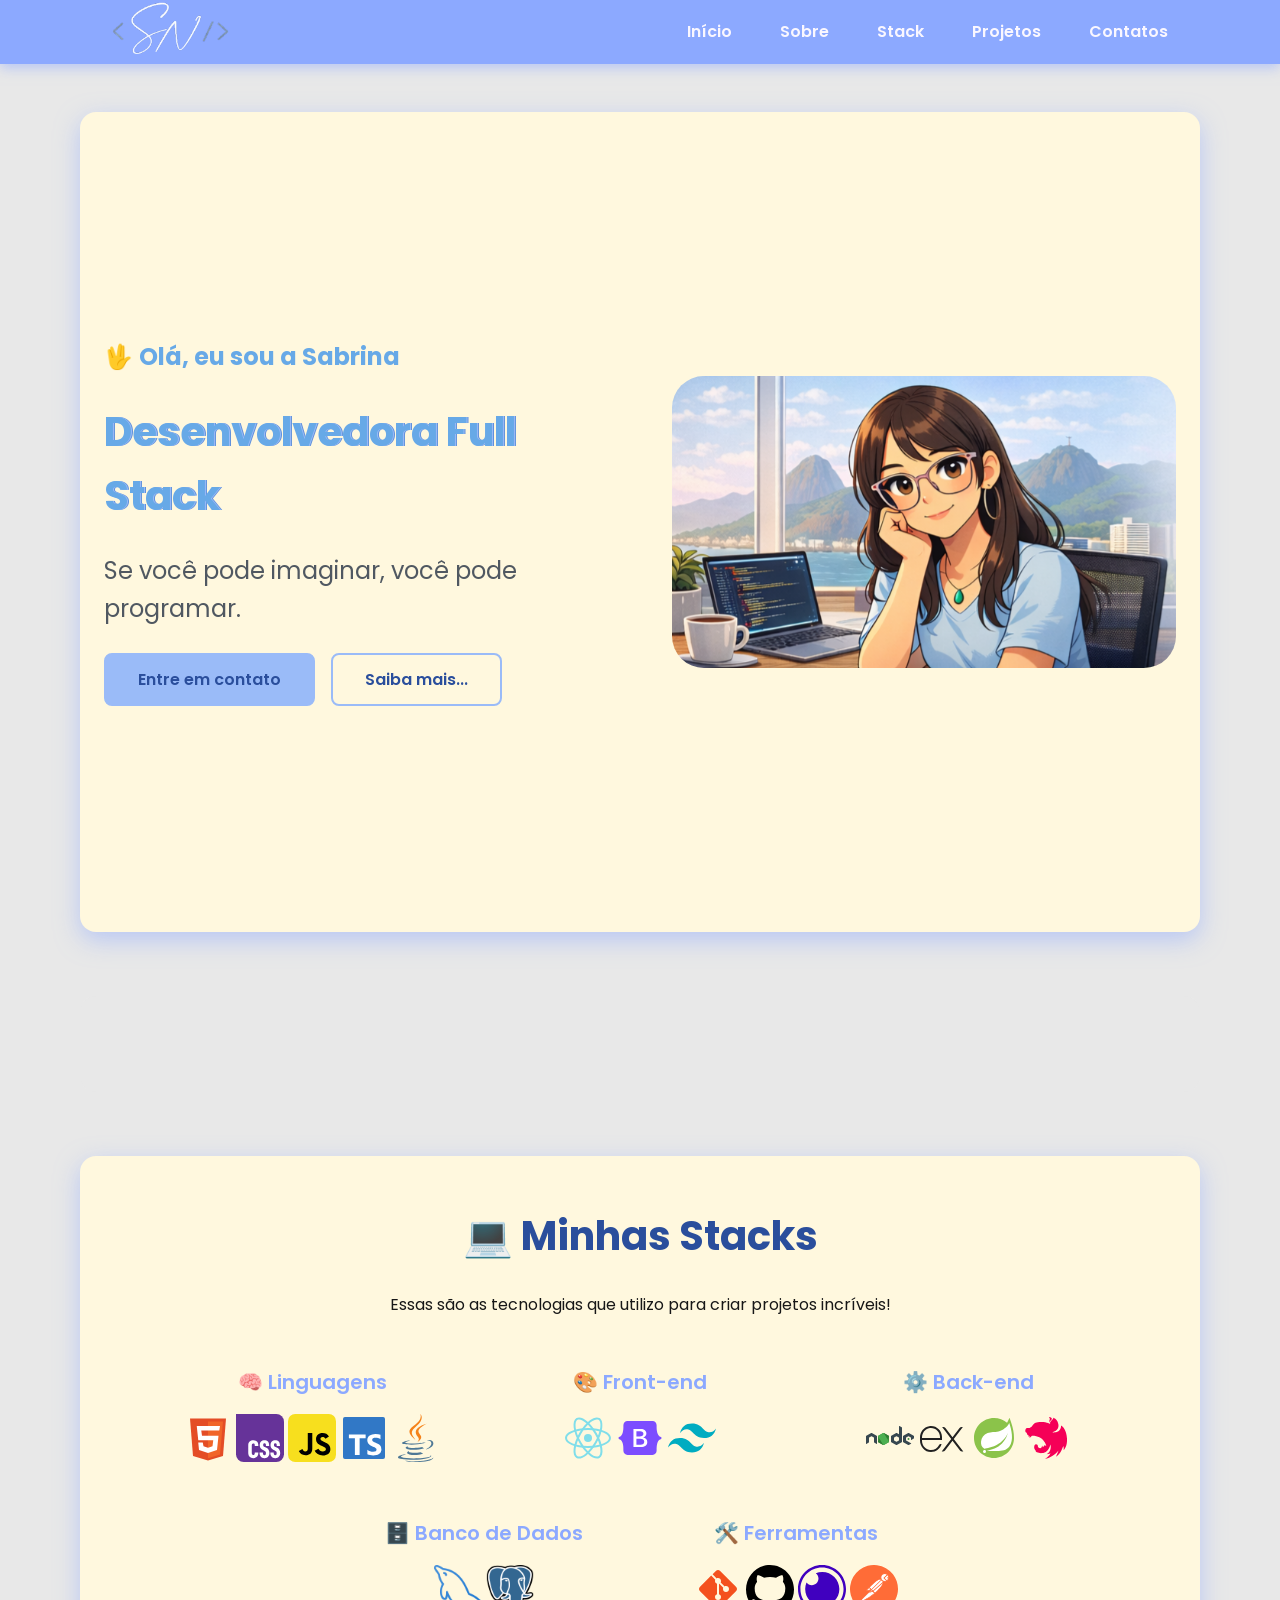
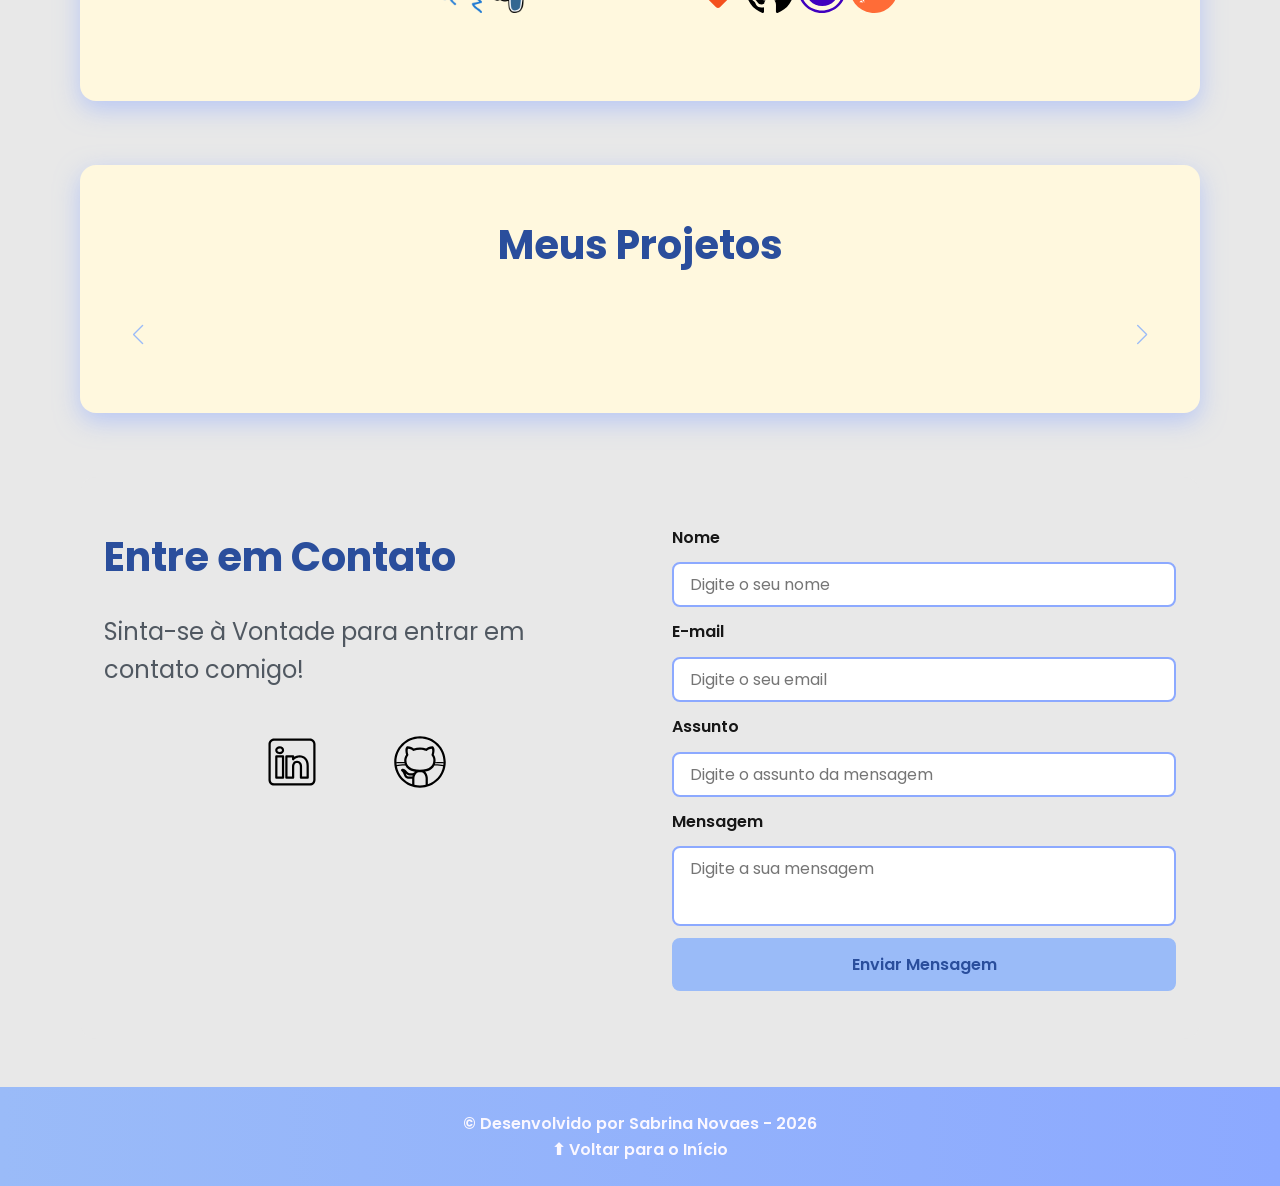
==== commit b0509bff: "🐛 FIX:" ====
--- a/index.html
+++ b/index.html
@@ -30,9 +30,10 @@
     <header>
         <div class="menu-content">
             <!-- Título do Cabeçalho -->
-            
-            <a href="index.html" id="titulo"><img class="logo-pessoal" href="index" id src="./assets/img/logoSN.png" alt="Logo Pessoal"></a>
-
+
+            <a href="index.html" id="titulo">
+                <img class="logo-pessoal" src="./assets/img/logoSN.png" alt="Logo Pessoal">
+            </a>
             <!-- Menu de Navegação -->
             <nav>
                 <ul class="menu-list">
@@ -73,7 +74,66 @@
         </section>
 
         <!-- Seção de Stacks -->
-        <h2>Minhas Stacks</h2>
+        <section id="stack" class="section-container stack-container">
+
+            <!-- Stacks Container -->
+            <article class="stack-content">
+                <h2>💻 Minhas Stacks</h2>
+                <p>Essas são as tecnologias que utilizo para criar projetos incríveis!</p>
+
+                <div class="stack-icons">
+                    <div class="stack-group">
+                        <span class="stack-icons-title">🧠 Linguagens</span>
+                        <div class="row-icons">
+                            <img src="./assets/icons/languages/html.svg" alt="Ícone HTML">
+                            <img src="./assets/icons/languages/css.svg" alt="Ícone CSS">
+                            <img src="./assets/icons/languages/javascript.svg" alt="Ícone JavaScript">
+                            <img src="./assets/icons/languages/typescript.svg" alt="Ícone TypeScript">
+                            <img src="./assets/icons/languages/java.svg" alt="Ícone Java">
+                        </div>
+                    </div>
+
+                    <div class="stack-group">
+                        <span class="stack-icons-title">🎨 Front-end</span>
+                        <div class="row-icons">
+                            <img src="./assets/icons/stack/reactjs.svg" alt="Ícone React">
+                            <img src="./assets/icons/stack/bootstrap.svg" alt="Ícone Bootstrap">
+                            <img src="./assets/icons/stack/tailwind-css.svg" alt="Ícone Tailwind CSS">
+                        </div>
+                    </div>
+
+                    <div class="stack-group">
+                        <span class="stack-icons-title">⚙️ Back-end</span>
+                        <div class="row-icons">
+                            <img src="./assets/icons/stack/nodejs.svg" alt="Ícone Node.js">
+                            <img src="./assets/icons/stack/express.svg" alt="Ícone Express">
+                            <img src="./assets/icons/stack/spring.svg" alt="Ícone Spring Boot">
+                            <img src="./assets/icons/stack/nest.svg" alt="Ícone NestJs">
+                        </div>
+                    </div>
+                </div>
+
+                <div class="stack1-icons">
+                    <div class="stack-group">
+                        <span class="stack-icons-title">🗄️ Banco de Dados</span>
+                        <div class="row-icons">
+                            <img src="./assets/icons/stack/mysql.png" alt="Ícone MySQL">
+                            <img src="./assets/icons/stack/postgres.png" alt="Ícone PostgreSQL">
+                        </div>
+                    </div>
+
+                    <div class="stack-group">
+                        <span class="stack-icons-title">🛠️ Ferramentas</span>
+                        <div class="row-icons">
+                            <img src="./assets/icons/stack/git.svg" alt="Ícone Git">
+                            <img src="./assets/icons/languages/github.svg" alt="Ícone GitHub">
+                            <img src="./assets/icons/stack/insomnia.svg" alt="Ícone Insomnia">
+                            <img src="./assets/icons/stack/getpostman-icon.svg" alt="Ícone Postman">
+                        </div>
+                    </div>
+                </div>
+            </article>
+        </section>
 
         <!-- Seção Projects -->
         <section id="projects" class="section-container projects-container">
@@ -102,7 +162,8 @@
                 <p>Sinta-se à Vontade para entrar em contato comigo!</p>
 
                 <div class="social-container">
-                    <a href="https://www.linkedin.com/in/sabrina-novaes/" target="_blank" class="social-icon" aria-label="Linkedin">
+                    <a href="https://www.linkedin.com/in/sabrina-novaes/" target="_blank" class="social-icon"
+                        aria-label="Linkedin">
                         <img src="./assets/icons/social/linkedin.svg" alt="Link para o LinkedIn">
                     </a>
                     <a href="https://github.com/SabrinaNovaes" target="_blank" class="social-icon" aria-label="Github">
@@ -114,10 +175,10 @@
 
             <!-- Formulário de Contato -->
             <form id="formulario" action="https://formsubmit.co/fcd660d6e3b7301830b1e21f8e73cf5c" method="POST">
-                
-                <input type="hidden" name="_next" value="http://localhost:5500/success.html">
+
+                <input type="hidden" name="_next" value="https://sabrinanovaes.github.io/portifolio/success.html">
                 <input type="hidden" name="_captcha" value="false">
-                
+
                 <label for="nome">Nome</label>
                 <input id="nome" name="nome" type="text" placeholder="Digite o seu nome">
                 <span id="erro-nome"></span>
@@ -145,11 +206,11 @@
         <a class="footer-a" href="index.html">⬆ Voltar para o Início</a>
     </footer>
 
+    <!-- SWIPER JS -->
+    <script src="https://cdn.jsdelivr.net/npm/swiper@11/swiper-bundle.min.js"></script>
+
     <!-- Script JavaScript -->
     <script src="./assets/js/script.js"></script>
-    <!-- SWIPER JS -->
-    <script src="https://cdn.jsdelivr.net/npm/swiper@11/swiper-bundle.min.js"></script>
-
 </body>
 
 </html>
--- a/assets/css/style.css
+++ b/assets/css/style.css
@@ -3,7 +3,7 @@
     padding: 0;
     box-sizing: border-box;
     /*configura para que a borda faça parte do elemento*/
-    font-family: 'Poppins', Arial, Helvetica, sans-serif;
+    font-family: "Poppins", Arial, Helvetica, sans-serif;
     font-weight: 400;
     /*400, fonte regular / 700, negrito / 900, negrito mais forte*/
     text-decoration: none;
@@ -13,7 +13,7 @@
 /* Variáveis */
 :root {
     /* Paleta de Cores - Purple */
-    --purple-50: #FFF8DE;
+    --purple-50: #fff8de;
     --purple-100: #e9dcfa;
     --purple-200: #cdb3f0;
     --purple-300: #b186e5;
@@ -21,7 +21,7 @@
     --purple-500: #9abbf8;
     --purple-600: #67a9e7;
     --purple-700: #2a4e9c;
-    --purple-800: #8CA9FF;
+    --purple-800: #8ca9ff;
     --purple-900: #0c136e;
     --purple-950: #0a093d;
 
@@ -29,7 +29,7 @@
     --gray-200: #e8e8e8;
     --gray-400: #505861;
     --black: #171717;
-    --white: #FAF7FF;
+    --white: #faf7ff;
 
     /* Cores de Estado */
     --error: #e63946;
@@ -82,7 +82,7 @@
     line-height: 1.6;
     /*define a altura da linha*/
     color: var(--black);
-    background-color: var(--gray-200)
+    background-color: var(--gray-200);
 }
 
 main {
@@ -126,7 +126,7 @@
 .botao {
     border-color: var(--purple-500);
     background: var(--purple-500);
-    color: var(--purple-700)
+    color: var(--purple-700);
 }
 
 .botao:hover {
@@ -175,9 +175,11 @@
     box-shadow: var(--shadow-md);
     background-color: var(--purple-800);
 }
+
 header img {
     height: 4rem;
 }
+
 header a {
     font-weight: 600;
     color: var(--white);
@@ -307,7 +309,8 @@
 
 .about-content h2,
 .projects-container h2,
-.contact-info h2 {
+.contact-info h2,
+.stack-content h2 {
     margin-bottom: var(--spacing-md);
     font-size: var(--text-3xl);
     font-weight: 700;
@@ -354,6 +357,63 @@
     font-size: var(--text-base);
     text-align: center;
     color: var(--gray-400);
+}
+
+/* Stack */
+
+.stack-content {
+    text-align: center;
+}
+
+/* .stack-icons {
+    display: flex;
+    flex-wrap: wrap;
+    gap: var(--spacing-lg);
+    margin-top: var(--spacing-lg);
+    display: flex;
+    flex-direction: column;
+    gap: 0.5rem;
+} */
+
+.stack-icons {
+    display: grid;
+    grid-template-columns: 2fr 1fr 2fr;
+    gap: var(--spacing-sm);
+    margin: 2rem 0;
+}
+
+.stack1-icons {
+    display: grid;
+    grid-template-columns: 1fr 1fr;
+    gap: var(--spacing-sm);
+    justify-content: center;
+    margin: 2rem 14.5rem;
+}
+
+.stack-icons-title,
+.stack1-icons-title {
+    font-size: var(--text-lg);
+    font-weight: 600;
+    color: var(--purple-800);
+    margin: var(--spacing-sm);
+}
+
+.stack-icons img,
+.stack1-icons img {
+    width: 3rem;
+    height: 3rem;
+    transition: transform 0.3s ease;
+}
+
+.stack-icons img:hover,
+.stack1-icons img:hover {
+    transform: translateY(-0.25rem);
+    filter: drop-shadow(0 0 5px rgba(116, 149, 248, 0.514));
+}
+
+.stack-group {
+    display: flex;
+    flex-direction: column;
 }
 
 /* Projects */
@@ -426,13 +486,13 @@
     flex: 1;
     margin-bottom: var(--spacing-sm);
     font-size: var(--text-base);
-    color: var(--gray-400)
+    color: var(--gray-400);
 }
 
 .project-tags {
     display: flex;
     flex-wrap: wrap;
-    gap: var(--spacing-xs)
+    gap: var(--spacing-xs);
 }
 
 .tag {
@@ -560,7 +620,9 @@
     border: 2px solid var(--purple-800);
     border-radius: var(--radius-md);
     font-size: var(--text-base);
-    transition: border-color 0.25s ease, box-shadow 0.25s ease;
+    transition:
+        border-color 0.25s ease,
+        box-shadow 0.25s ease;
 }
 
 form input:focus,
@@ -580,7 +642,7 @@
 form span {
     margin-top: -0.75rem;
     font-size: var(--text-sm);
-    color: var(--error)
+    color: var(--error);
 }
 
 form .button.botao {
@@ -598,7 +660,7 @@
 }
 
 .footer-a {
-    all: unset; 
+    all: unset;
     cursor: pointer;
 }
 
@@ -668,7 +730,7 @@
         font-size: var(--text-2xl);
     }
 
-    .section-container p  {
+    .section-container p {
         font-size: var(--text-base);
     }
 
@@ -681,12 +743,12 @@
     }
 
     .success-content h2 {
-        font-size: var(--text-lg); 
-    }
-
-    /* Header */
-    #titulo {
-        font-size: var(--text-xl); 
+        font-size: var(--text-lg);
+    }
+
+    .logo-pessoal {
+        width: 6rem;
+        height: auto;
     }
 
     /* Header - Oculta menu em telas pequenas */
@@ -694,6 +756,11 @@
         .menu-list {
             display: none;
         }
+
+        .menu-content {
+            justify-content: center;
+        }
+
     }
 
     /* Hero */
@@ -764,6 +831,29 @@
         width: 100%;
     }
 
+    /* Stacks */
+    .stack-icons {
+        display: grid;
+        grid-template-columns: 1fr;
+        justify-items: center;
+        gap: 2rem;
+    }
+
+    .stack1-icons {
+        display: grid;
+        grid-template-columns: 1fr;
+        justify-items: center;
+        gap: 2rem;
+        margin: 0;
+    }
+
+    .stack-icons>div,
+    .stack1-icons>div {
+        width: 100%;
+        max-width: 400px;
+        text-align: center;
+    }
+
     /* Projects */
     .projects-container {
         margin: var(--spacing-lg) auto 0;
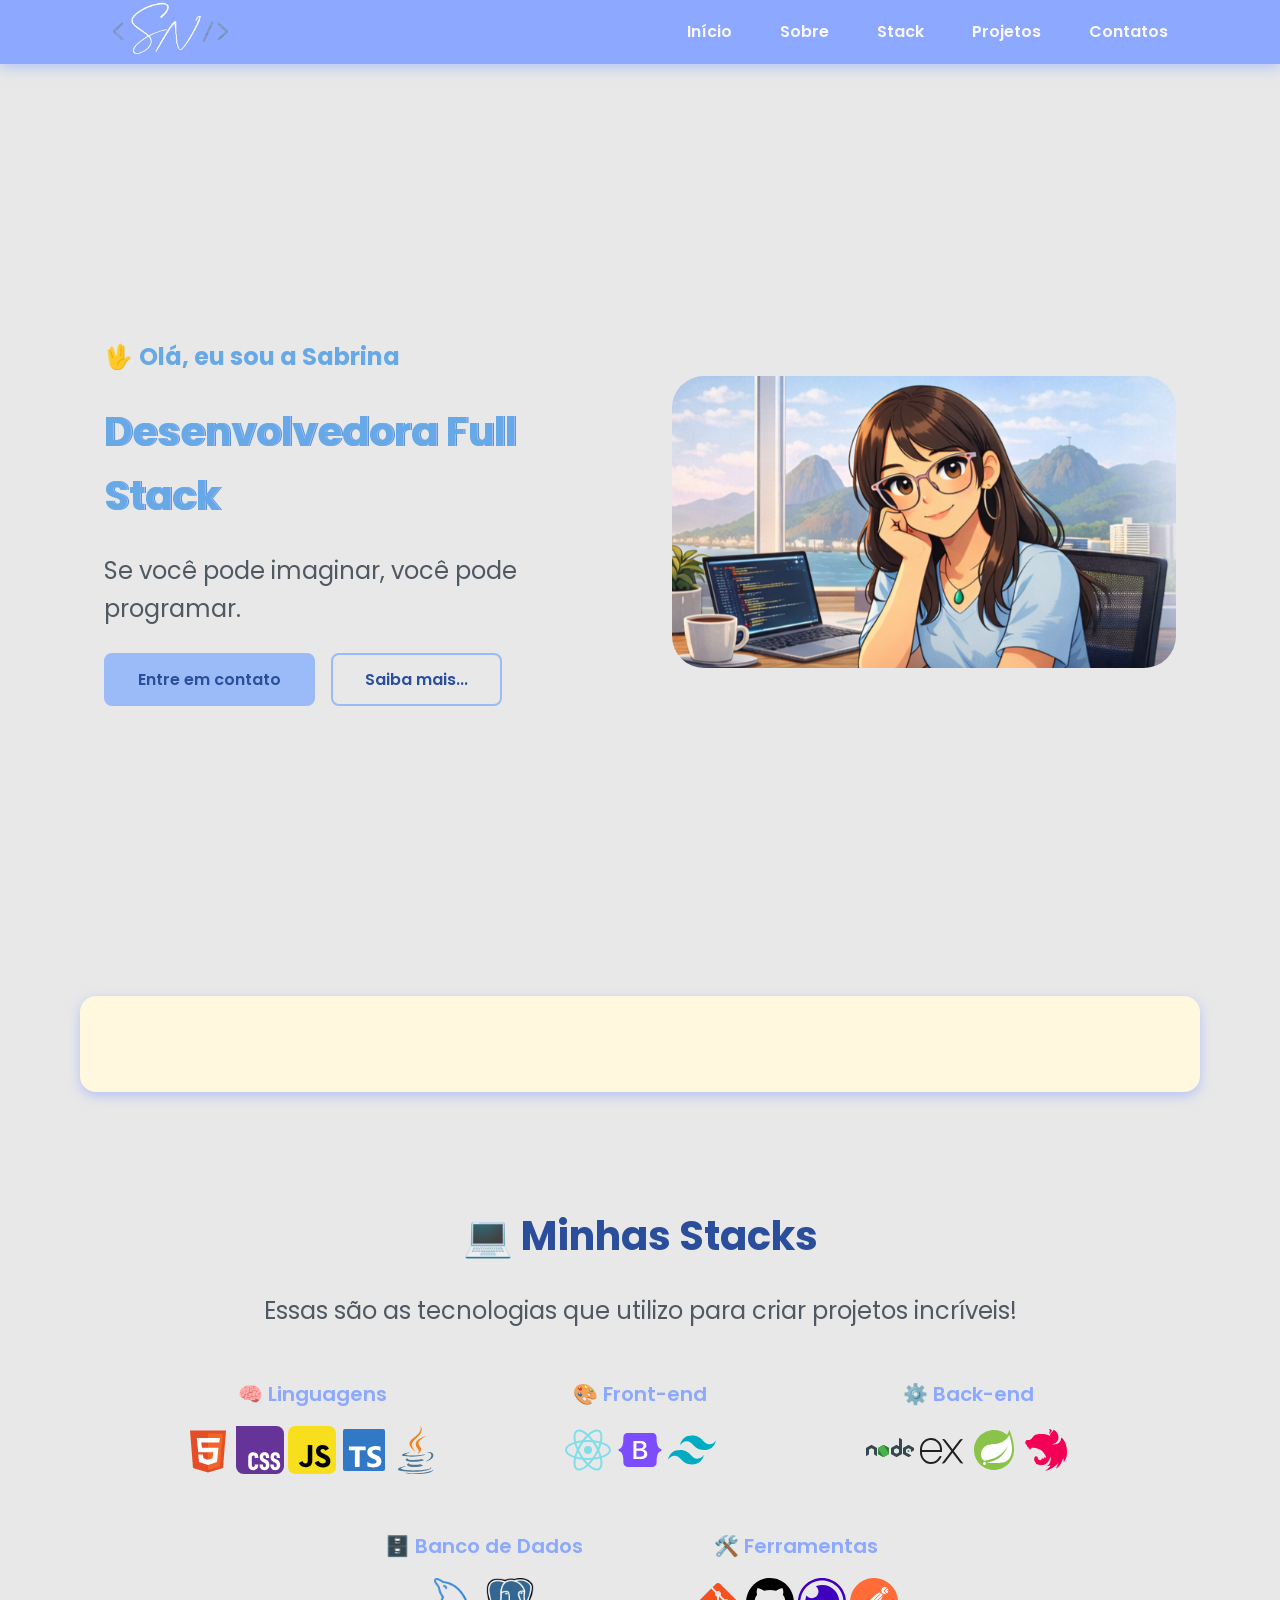
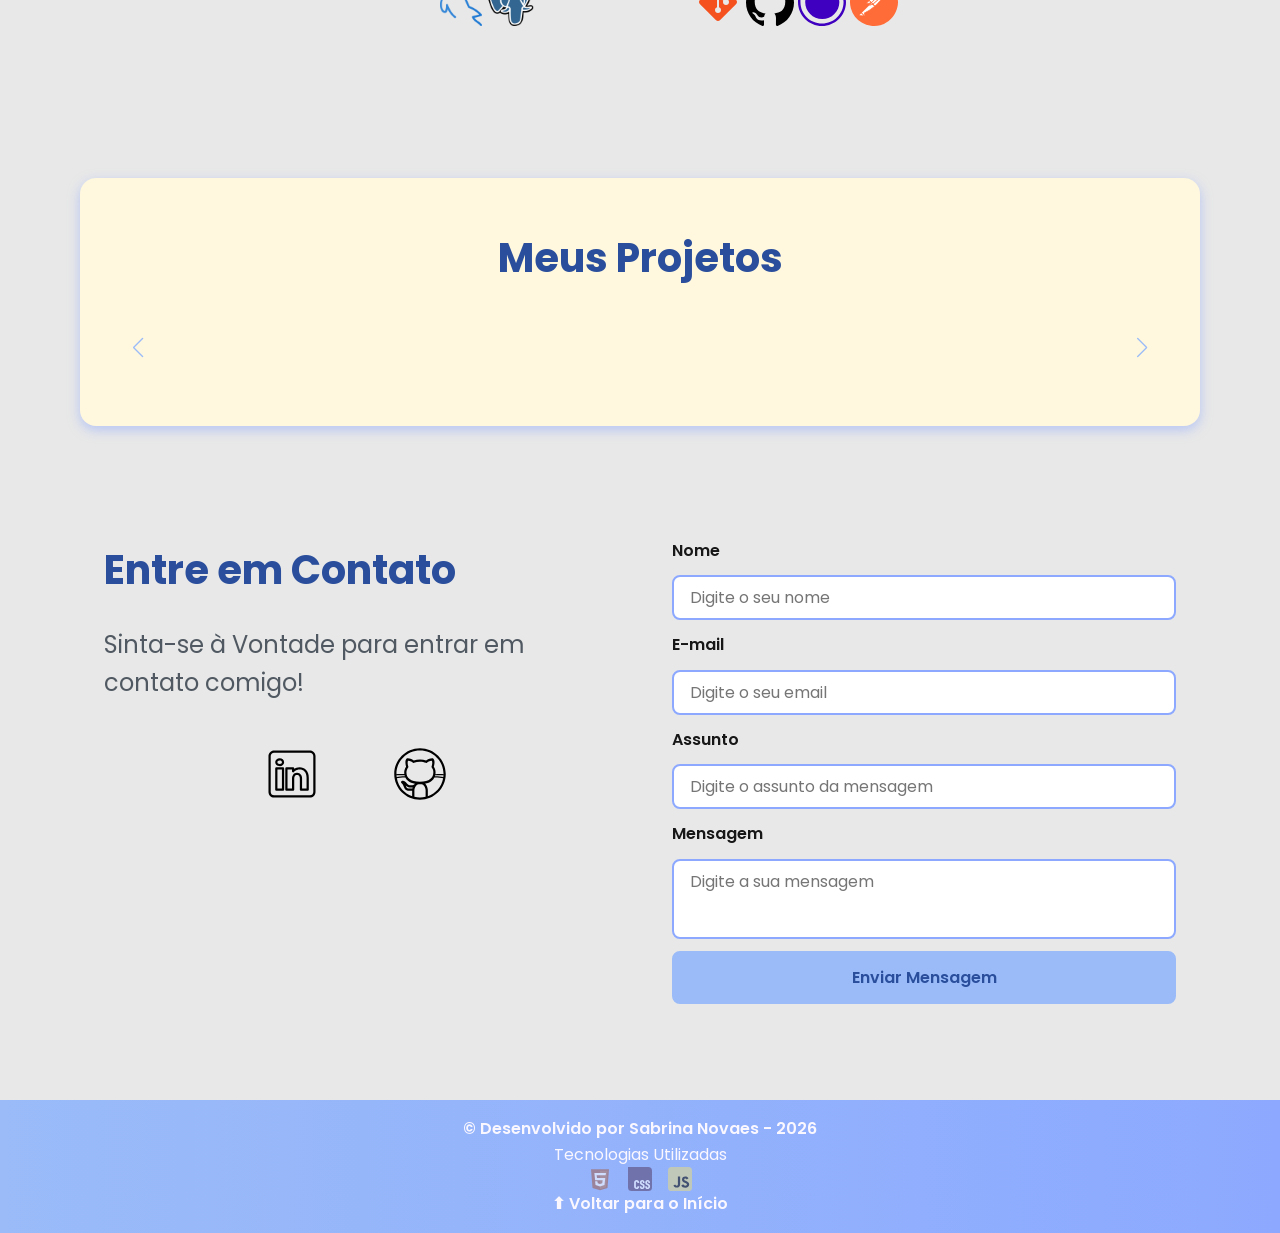
==== commit f7ee5865: "⚡ General Update:  Atualizações" ====
--- a/index.html
+++ b/index.html
@@ -203,6 +203,14 @@
     <!-- Rodapé da Página -->
     <footer>
         © Desenvolvido por Sabrina Novaes - 2026<br>
+        <p>Tecnologias Utilizadas</p>
+
+        <div class="footer-icon">
+            <img src="./assets/icons/languages/html.svg" alt="Ícone HTML">
+            <img src="./assets/icons/languages/css.svg" alt="Ícone CSS">
+            <img src="./assets/icons/languages/javascript.svg" alt="Ícone JavaScript">
+        </div>
+        
         <a class="footer-a" href="index.html">⬆ Voltar para o Início</a>
     </footer>
 
--- a/assets/css/style.css
+++ b/assets/css/style.css
@@ -13,17 +13,17 @@
 /* Variáveis */
 :root {
     /* Paleta de Cores - Purple */
-    --purple-50: #fff8de;
-    --purple-100: #e9dcfa;
-    --purple-200: #cdb3f0;
-    --purple-300: #b186e5;
-    --purple-400: #6091db;
-    --purple-500: #9abbf8;
-    --purple-600: #67a9e7;
-    --purple-700: #2a4e9c;
-    --purple-800: #8ca9ff;
-    --purple-900: #0c136e;
-    --purple-950: #0a093d;
+    --blue-50: #fff8de;
+    --blue-100: #e9dcfa;
+    --blue-200: #bcd7f5;
+    --blue-300: #7b94e6; 
+    --blue-400: #6091db;
+    --blue-500: #9abbf8;
+    --blue-600: #67a9e7;
+    --blue-700: #2a4e9c;
+    --blue-800: #8ca9ff;
+    --blue-900: #0c136e;
+    --blue-950: #0a093d;
 
     /* Cores Neutras */
     --gray-200: #e8e8e8;
@@ -97,9 +97,24 @@
     margin: 3rem auto;
     padding: var(--spacing-xl) var(--spacing-md);
     scroll-margin-top: 6rem;
-    background-color: var(--purple-50);
+    background-color: var(--gray-200);
+}
+
+.about-container,
+.projects-container {
+    background-color: var(--blue-50);
     border-radius: var(--radius-lg);
+    box-shadow: var(--shadow-md);
+
+    /* transição suave */
+    transition: all 0.3s ease;
+}
+
+/* efeito ao passar o mouse */
+.about-container:hover,
+.projects-container:hover {
     box-shadow: var(--shadow-lg);
+    transform: scale(1.02);
 }
 
 /* Botões */
@@ -124,28 +139,28 @@
 }
 
 .botao {
-    border-color: var(--purple-500);
-    background: var(--purple-500);
-    color: var(--purple-700);
+    border-color: var(--blue-500);
+    background: var(--blue-500);
+    color: var(--blue-700);
 }
 
 .botao:hover {
-    border-color: var(--purple-800);
-    background-color: var(--purple-600);
+    border-color: var(--blue-800);
+    background-color: var(--blue-600);
     color: var(--white);
     box-shadow: var(--shadow-md);
     transform: translateY(-0.25rem);
 }
 
 .botao-outline {
-    border-color: var(--purple-500);
+    border-color: var(--blue-500);
     background-color: transparent;
-    color: var(--purple-700);
+    color: var(--blue-700);
 }
 
 .botao-outline:hover {
-    border-color: var(--purple-500);
-    background-color: var(--purple-600);
+    border-color: var(--blue-500);
+    background-color: var(--blue-600);
     color: var(--white);
     transform: translateY(-0.25rem);
 }
@@ -173,7 +188,7 @@
     width: 100%;
     height: 4rem;
     box-shadow: var(--shadow-md);
-    background-color: var(--purple-800);
+    background-color: var(--blue-800);
 }
 
 header img {
@@ -187,7 +202,7 @@
 }
 
 header a:hover {
-    color: var(--purple-100);
+    color: var(--blue-100);
 }
 
 #titulo {
@@ -235,21 +250,22 @@
 .hero-content span {
     font-size: var(--text-xl);
     font-weight: 700;
-    color: var(--purple-600);
+    color: var(--blue-600);
 }
 
 .hero-content h1 {
     font-size: var(--text-3xl);
     font-weight: 700;
-    color: var(--purple-600);
+    color: var(--blue-600);
     text-shadow:
-        1px 0 var(--purple-500),
-        2px 0 var(--purple-400);
+        1px 0 var(--blue-500),
+        2px 0 var(--blue-400);
 }
 
 .hero-content p,
 .about-content p,
-.contact-info p {
+.contact-info p,
+.stack-content p {
     font-size: var(--text-xl);
     color: var(--gray-400);
 }
@@ -291,9 +307,6 @@
     align-items: center;
     gap: var(--spacing-2xl);
     margin: var(--spacing-2xl) auto;
-    border-radius: var(--radius-lg);
-    background-color: var(--gray-200);
-    box-shadow: none;
 }
 
 .about-image {
@@ -302,7 +315,7 @@
 
 .about-image img {
     width: 100%;
-    border: 0.35rem solid var(--purple-500);
+    border: 0.35rem solid var(--blue-500);
     border-radius: var(--radius-full);
     box-shadow: var(--shadow-lg);
 }
@@ -314,11 +327,12 @@
     margin-bottom: var(--spacing-md);
     font-size: var(--text-3xl);
     font-weight: 700;
-    color: var(--purple-700);
+    color: var(--blue-700);
 }
 
 .about-content p {
     margin-bottom: var(--spacing-sm);
+    font-size: var(--text-md);
     text-align: justify;
 }
 
@@ -350,7 +364,7 @@
     font-size: var(--text-xl);
     font-weight: 700;
     text-align: center;
-    color: var(--purple-500);
+    color: var(--blue-500);
 }
 
 .data-label {
@@ -364,16 +378,6 @@
 .stack-content {
     text-align: center;
 }
-
-/* .stack-icons {
-    display: flex;
-    flex-wrap: wrap;
-    gap: var(--spacing-lg);
-    margin-top: var(--spacing-lg);
-    display: flex;
-    flex-direction: column;
-    gap: 0.5rem;
-} */
 
 .stack-icons {
     display: grid;
@@ -394,7 +398,7 @@
 .stack1-icons-title {
     font-size: var(--text-lg);
     font-weight: 600;
-    color: var(--purple-800);
+    color: var(--blue-800);
     margin: var(--spacing-sm);
 }
 
@@ -456,7 +460,7 @@
     align-items: center;
     width: 100%;
     height: 10rem;
-    background: linear-gradient(var(--purple-100), var(--purple-500));
+    background: linear-gradient(var(--blue-100), var(--blue-500));
 }
 
 .project-image img {
@@ -498,10 +502,10 @@
 .tag {
     padding: 0.375rem 0.75rem;
     border-radius: var(--radius-sm);
-    background-color: var(--purple-100);
+    background-color: var(--blue-100);
     font-size: var(--text-sm);
     font-weight: 600;
-    color: var(--purple-800);
+    color: var(--blue-800);
 }
 
 .project-buttons {
@@ -533,12 +537,12 @@
 .swiper-button-next:after,
 .swiper-button-prev:after {
     font-size: var(--text-lg);
-    color: var(--purple-500);
+    color: var(--blue-500);
 }
 
 .swiper-button-next:hover:after,
 .swiper-button-prev:hover:after {
-    color: var(--purple-800);
+    color: var(--blue-800);
 }
 
 /* Indicadores de paginação */
@@ -552,7 +556,7 @@
 .swiper-pagination-bullet-active {
     width: var(--spacing-lg);
     border-radius: var(--radius-sm);
-    background-color: var(--purple-500);
+    background-color: var(--blue-500);
 }
 
 /* Seção Contatos */
@@ -561,8 +565,6 @@
     display: grid;
     grid-template-columns: 1fr 1fr;
     gap: var(--spacing-2xl);
-    background-color: var(--gray-200);
-    box-shadow: none;
 }
 
 /* Redes Sociais */
@@ -617,7 +619,7 @@
 form textarea {
     width: 100%;
     padding: 0.5rem var(--spacing-sm);
-    border: 2px solid var(--purple-800);
+    border: 2px solid var(--blue-800);
     border-radius: var(--radius-md);
     font-size: var(--text-base);
     transition:
@@ -627,7 +629,7 @@
 
 form input:focus,
 form textarea:focus {
-    border-color: var(--purple-500);
+    border-color: var(--blue-500);
     outline: none;
     box-shadow: 0 0 0 3px rgba(142, 95, 252, 0.15);
     /* glow suave */
@@ -652,11 +654,22 @@
 /* Footer */
 
 footer {
-    padding: 1.5rem;
-    background: linear-gradient(to right, var(--purple-500), var(--purple-800));
+    padding: 1rem;
+    background: linear-gradient(to right, var(--blue-500), var(--blue-800));
     font-weight: 600;
     text-align: center;
     color: var(--white);
+}
+
+.footer-icon {
+    display: flex;
+    justify-content: center;
+    gap: var(--spacing-sm);
+}
+
+.footer-icon img {
+    width: 1.5rem;
+    filter: opacity(55%) saturate(45%);
 }
 
 .footer-a {
@@ -688,7 +701,7 @@
 .success-content h1 {
     font-size: var(--text-3xl);
     font-weight: 700;
-    color: var(--purple-800);
+    color: var(--blue-800);
 }
 
 .success-content h2 {
@@ -703,13 +716,13 @@
     width: 7.5rem;
     height: 7.5rem;
     border-radius: var(--radius-full);
-    background-color: var(--purple-100);
+    background-color: var(--blue-200);
 }
 
 .success-icon img {
     width: 6rem;
     height: 6rem;
-    filter: brightness(0) saturate(100%) invert(11%) sepia(69%) saturate(3759%) hue-rotate(256deg) brightness(101%) contrast(96%);
+    filter: brightness(0) saturate(100%) invert(11%) sepia(69%) saturate(3750%) hue-rotate(240deg) brightness(101%) contrast(96%);
 }
 
 /* Responsividade - Tablets */
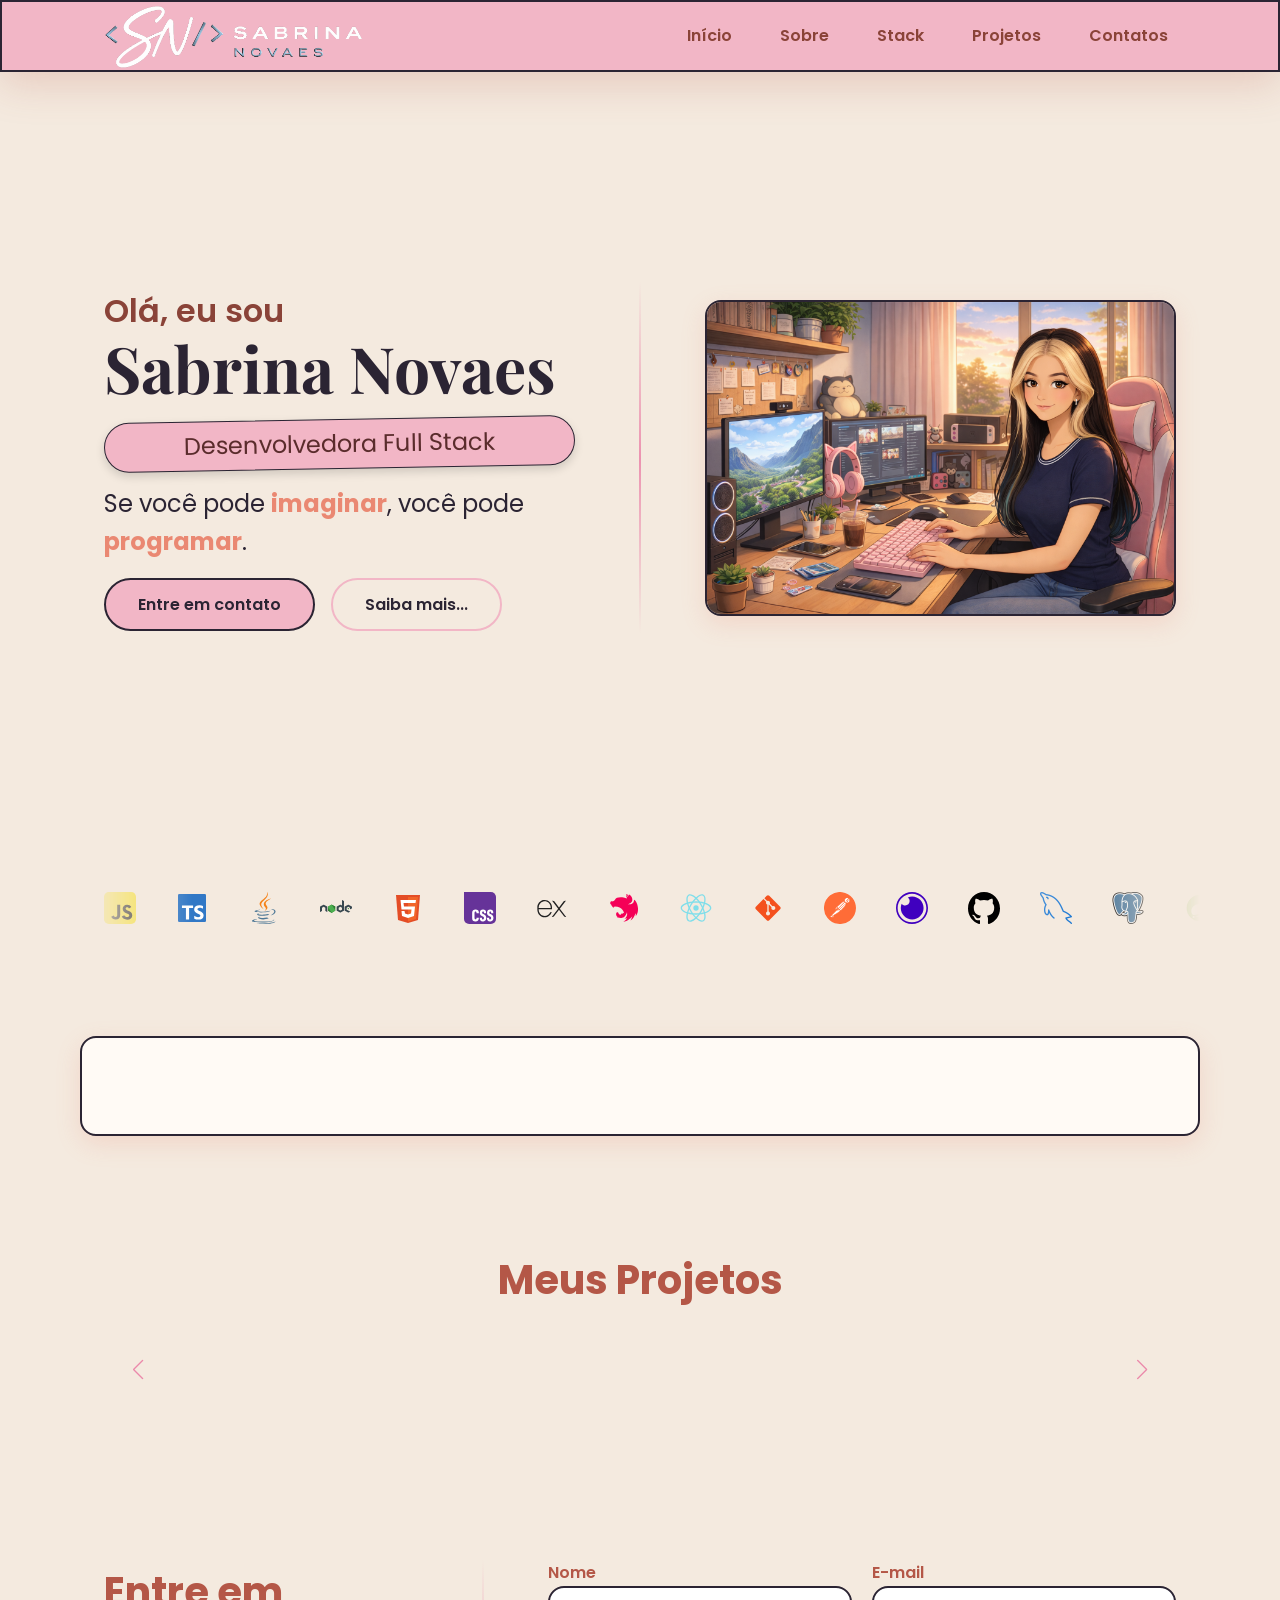
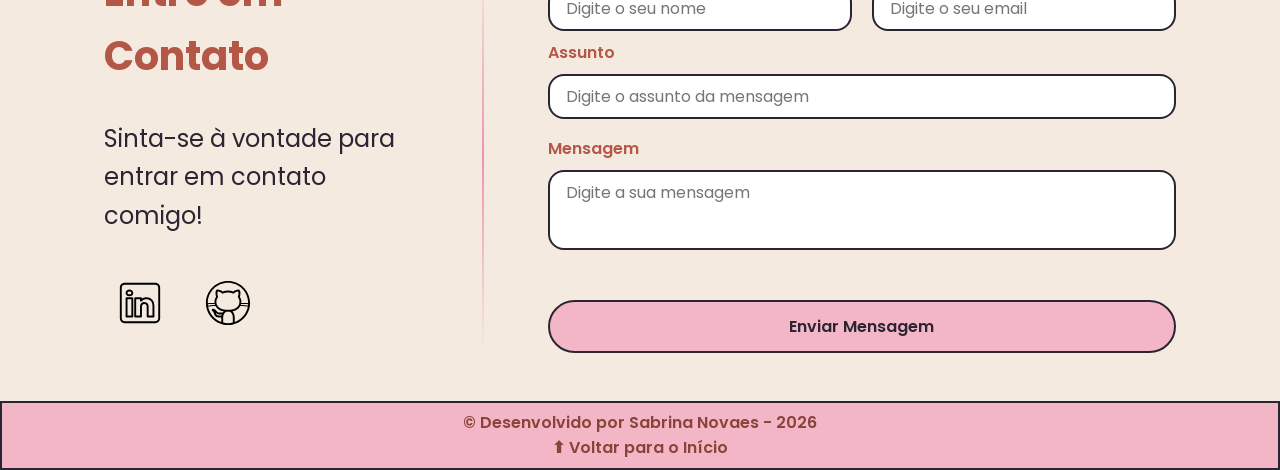
==== commit c2a2431f: "🔨 Refactor Code:" ====
--- a/index.html
+++ b/index.html
@@ -15,8 +15,9 @@
 
     <!-- Fonte do Google - Poppins -->
     <link href="https://fonts.googleapis.com/css2?family=Poppins&display=swap" rel="stylesheet">
-
-    <link rel="icon" type="image/svg+xml" href="./assets/img/favicon.svg">
+    <link href="https://fonts.googleapis.com/css2?family=Cherry+Bomb+One&family=Playfair+Display:ital,wght@0,400..900;1,400..900&display=swap" rel="stylesheet">
+
+    <link rel="icon" type="image/svg+xml" href="./assets/img/logoabr.png">
 
     <!-- SWIPER CSS -->
     <link rel="stylesheet" href="https://cdn.jsdelivr.net/npm/swiper@11/swiper-bundle.min.css">
@@ -30,12 +31,19 @@
     <header>
         <div class="menu-content">
             <!-- Título do Cabeçalho -->
-
             <a href="index.html" id="titulo">
-                <img class="logo-pessoal" src="./assets/img/logoSN.png" alt="Logo Pessoal">
+                <img class="logo-pessoal" src="./assets/img/logocmp.png" alt="Logo Pessoal">
             </a>
+            
+            <!-- Hamburguer Menu Toggle -->
+            <label for="menu-toggle" class="hamburger-menu">
+                <span></span>
+                <span></span>
+                <span></span>
+            </label>
+            
             <!-- Menu de Navegação -->
-            <nav>
+            <nav class="nav-menu">
                 <ul class="menu-list">
                     <li><a href="#hero">Início</a></li>
                     <li><a href="#about">Sobre</a></li>
@@ -51,32 +59,79 @@
     <main>
         <!-- Seção Hero -->
         <section id="hero" class="section-container hero-container">
+            <!-- Imagem da Seção Hero -->
+            <figure class="hero-image">
+                <img src="./assets/img/heroimg1.png" alt="Foto do autor do site" class="float-animation">
+            </figure>
+
+            <div class="linha-hero"></div>
+
             <!-- Boas Vindas -->
             <article class="hero-content">
-                <span>🖖 Olá, eu sou a Sabrina</span>
-                <h1>Desenvolvedora Full Stack</h1>
-                <p>Se você pode imaginar, você pode programar.</p>
+                <h3>Olá, eu sou</h2>
+                <h1>Sabrina Novaes</h1>
+                <h2 class="faixa">Desenvolvedora Full Stack</h2>
+                <p>Se você pode <span>imaginar</span>, você pode 
+                    <span>programar</span>.</p>
 
                 <div class="buttons-container">
                     <a href="#contact" class="botao">Entre em contato</a>
                     <a href="#about" class="botao-outline">Saiba mais...</a>
                 </div>
             </article>
-
-            <!-- Imagem da Seção Hero -->
-            <figure class="hero-image">
-                <img src="./assets/img/portifolioimg.png" alt="Foto do autor do site" class="float-animation">
-            </figure>
+        </section>
+
+        <!-- Seção Stacks -->
+        <section id="stack" class="section-container stack-container">
+            <div class="stack-track">
+                <!-- Primeira sequência -->
+                <img src="./assets/icons/stack/javascript.svg" alt="JavaScript" />
+                <img src="./assets/icons/stack/typescript.svg" alt="Typescript" />
+                <img src="./assets/icons/stack/java.svg" alt="Java" />
+                <img src="./assets/icons/stack/nodejs.svg" alt="NodeJS" />
+                <img src="./assets/icons/stack/html.svg" alt="HTML" />
+                <img src="./assets/icons/stack/css.svg" alt="CSS" />
+                <img src="./assets/icons/stack/express.svg" alt="Express" />
+                <img src="./assets/icons/stack/nest.svg" alt="NestJS" />
+                <img src="./assets/icons/stack/reactjs.svg" alt="ReactJS" />
+                <img src="./assets/icons/stack/git.svg" alt="Git" />
+                <img src="./assets/icons/stack/getpostman-icon.svg" alt="Postman" />
+                <img src="./assets/icons/stack/insomnia.svg" alt="Insomnia" />
+                <img src="./assets/icons/stack/github.svg" alt="Github" />
+                <img src="./assets/icons/stack/mysql.png" alt="MySQL" />
+                <img src="./assets/icons/stack/postgres.png" alt="PostgresSQL" />
+                <img src="./assets/icons/stack/spring.svg" alt="Spring" />
+                <img src="./assets/icons/stack/tailwind-css.svg" alt="TailwindCSS" />
+
+                <!-- DUPLICA para efeito infinito -->
+                <img src="./assets/icons/stack/javascript.svg" alt="JavaScript" />
+                <img src="./assets/icons/stack/typescript.svg" alt="Typescript" />
+                <img src="./assets/icons/stack/java.svg" alt="Java" />
+                <img src="./assets/icons/stack/nodejs.svg" alt="NodeJS" />
+                <img src="./assets/icons/stack/html.svg" alt="HTML" />
+                <img src="./assets/icons/stack/css.svg" alt="CSS" />
+                <img src="./assets/icons/stack/express.svg" alt="Express" />
+                <img src="./assets/icons/stack/nest.svg" alt="NestJS" />
+                <img src="./assets/icons/stack/reactjs.svg" alt="ReactJS" />
+                <img src="./assets/icons/stack/git.svg" alt="Git" />
+                <img src="./assets/icons/stack/getpostman-icon.svg" alt="Postman" />
+                <img src="./assets/icons/stack/insomnia.svg" alt="Insomnia" />
+                <img src="./assets/icons/stack/github.svg" alt="Github" />
+                <img src="./assets/icons/stack/mysql.png" alt="MySQL" />
+                <img src="./assets/icons/stack/postgres.png" alt="PostgresSQL" />
+                <img src="./assets/icons/stack/spring.svg" alt="Spring" />
+                <img src="./assets/icons/stack/tailwind-css.svg" alt="TailwindCSS" />
+            </div>
         </section>
 
         <!-- Seção About -->
         <section id="about" class="section-container about-container">
         </section>
 
-        <!-- Seção de Stacks -->
+        <!-- Seção de Stacks
         <section id="stack" class="section-container stack-container">
 
-            <!-- Stacks Container -->
+             Stacks Container 
             <article class="stack-content">
                 <h2>💻 Minhas Stacks</h2>
                 <p>Essas são as tecnologias que utilizo para criar projetos incríveis!</p>
@@ -133,7 +188,7 @@
                     </div>
                 </div>
             </article>
-        </section>
+        </section> -->
 
         <!-- Seção Projects -->
         <section id="projects" class="section-container projects-container">
@@ -159,58 +214,76 @@
             <!-- Redes Sociais -->
             <article class="contact-info">
                 <h2>Entre em Contato</h2>
-                <p>Sinta-se à Vontade para entrar em contato comigo!</p>
+                <p>Sinta-se à vontade para entrar em contato comigo!</p>
 
                 <div class="social-container">
                     <a href="https://www.linkedin.com/in/sabrina-novaes/" target="_blank" class="social-icon"
                         aria-label="Linkedin">
                         <img src="./assets/icons/social/linkedin.svg" alt="Link para o LinkedIn">
                     </a>
+
                     <a href="https://github.com/SabrinaNovaes" target="_blank" class="social-icon" aria-label="Github">
                         <img src="./assets/icons/social/github.svg" alt="Link para o Github">
                     </a>
                 </div>
-                </div>
             </article>
 
-            <!-- Formulário de Contato -->
+            <!-- Linha -->
+            <div class="linha-contact"></div>
+
+            <!-- Formulário -->
             <form id="formulario" action="https://formsubmit.co/fcd660d6e3b7301830b1e21f8e73cf5c" method="POST">
 
                 <input type="hidden" name="_next" value="https://sabrinanovaes.github.io/portifolio/success.html">
+
                 <input type="hidden" name="_captcha" value="false">
 
-                <label for="nome">Nome</label>
-                <input id="nome" name="nome" type="text" placeholder="Digite o seu nome">
-                <span id="erro-nome"></span>
-
-                <label for="email">E-mail</label>
-                <input id="email" name="email" type="text" placeholder="Digite o seu email">
-                <span id="erro-email"></span>
+                <div class="nome-email">
+
+                    <div>
+                        <label for="nome">Nome</label>
+                        <input id="nome" name="nome" type="text" placeholder="Digite o seu nome">
+                        <span id="erro-nome"></span>
+                    </div>
+
+                    <div>
+                        <label for="email">E-mail</label>
+                        <input id="email" name="email" type="text" placeholder="Digite o seu email">
+                        <span id="erro-email"></span>
+                    </div>
+
+                </div>
 
                 <label for="assunto">Assunto</label>
                 <input id="assunto" name="assunto" type="text" placeholder="Digite o assunto da mensagem">
                 <span id="erro-assunto"></span>
 
                 <label for="mensagem">Mensagem</label>
+
                 <textarea id="mensagem" name="mensagem" placeholder="Digite a sua mensagem"></textarea>
+
                 <span id="erro-mensagem"></span>
 
-                <button class="botao" type="submit">Enviar Mensagem</button>
+                <button class="botao" type="submit">
+                    Enviar Mensagem
+                </button>
+
             </form>
+
         </section>
     </main>
 
     <!-- Rodapé da Página -->
     <footer>
         © Desenvolvido por Sabrina Novaes - 2026<br>
-        <p>Tecnologias Utilizadas</p>
-
-        <div class="footer-icon">
-            <img src="./assets/icons/languages/html.svg" alt="Ícone HTML">
-            <img src="./assets/icons/languages/css.svg" alt="Ícone CSS">
-            <img src="./assets/icons/languages/javascript.svg" alt="Ícone JavaScript">
-        </div>
-        
+
+        <!-- <div class="footer-icon">
+            <p>Tecnologias Utilizadas</p>
+            <img src="./assets/icons/stack/html.svg" alt="Ícone HTML">
+            <img src="./assets/icons/stack/css.svg" alt="Ícone CSS">
+            <img src="./assets/icons/stack/javascript.svg" alt="Ícone JavaScript">
+        </div> -->
+
         <a class="footer-a" href="index.html">⬆ Voltar para o Início</a>
     </footer>
 
--- a/assets/css/style.css
+++ b/assets/css/style.css
@@ -2,42 +2,58 @@
     margin: 0;
     padding: 0;
     box-sizing: border-box;
-    /*configura para que a borda faça parte do elemento*/
     font-family: "Poppins", Arial, Helvetica, sans-serif;
     font-weight: 400;
-    /*400, fonte regular / 700, negrito / 900, negrito mais forte*/
     text-decoration: none;
     outline: none;
 }
 
 /* Variáveis */
 :root {
-    /* Paleta de Cores - Purple */
-    --blue-50: #fff8de;
-    --blue-100: #e9dcfa;
-    --blue-200: #bcd7f5;
-    --blue-300: #7b94e6; 
-    --blue-400: #6091db;
-    --blue-500: #9abbf8;
-    --blue-600: #67a9e7;
-    --blue-700: #2a4e9c;
-    --blue-800: #8ca9ff;
-    --blue-900: #0c136e;
-    --blue-950: #0a093d;
+    /* Paleta de Cores - peach */
+    --primary-50:  #fff7f3;
+    --primary-100: #ffe9e2;
+    --primary-200: #ffd6cc;
+    --primary-300: #fcbfaf;
+    --primary-400: #f5a18d;
+    --primary-500: #ea8872;
+    --primary-600: #d96f5b;
+    --primary-700: #b45747;
+    --primary-800: #8a4338;
+    --primary-900: #5c2d28;
+
+    /* Paleta de cores - rosa */
+    --pink-100: #ffe8ef;
+    --pink-200: #ffd3e0;
+    --pink-300: #f6b3b7; /* ← era --pink-600 com valor claro, renomeado para 300 */
+    --pink-400: #f5a3be;
+    --pink-500: #eb89ab;
+    /* --pink-600 removido — era idêntico ao --accent-pink e ao novo --pink-300 */
 
     /* Cores Neutras */
-    --gray-200: #e8e8e8;
-    --gray-400: #505861;
-    --black: #171717;
-    --white: #faf7ff;
+    --cream: #fffaf5;
+    --cream-dark: #f4eadf;
+
+    --gray-200: #ece6f2;
+    --gray-400: #8b8297;
+    --gray-600: #5f5868;
+
+    --black: #2b2433;
+    --white: #fffdfb;
 
     /* Cores de Estado */
-    --error: #e63946;
-
-    /* Sombras */
-    --shadow-sm: 0 0.25rem 0.5rem rgba(25, 75, 122, 0.445);
-    --shadow-md: 0 0.25rem 0.75rem rgba(140, 169, 255, 0.541);
-    --shadow-lg: 0 0.5rem 1.5rem rgba(140, 169, 255, 0.521);
+    --error: #d95361;
+    --success: #74a86f;
+
+    --accent-pink: #f2b6c6;   /* mantido — usado no header e footer */
+    --accent-peach: #f4c095;
+    --accent-green: #8eb486;
+    --accent-yellow: #f6dda0;
+
+    /* Sombras — unificadas na família peach/rosa */
+    --shadow-sm: 0 4px 10px rgba(234, 136, 114, 0.12);
+    --shadow-md: 0 8px 24px rgba(234, 136, 114, 0.20);  /* ← era roxo rgba(187,150,255) */
+    --shadow-lg: 0 12px 40px rgba(180, 87, 71, 0.22);   /* ← era roxo rgba(164,119,242) */
 
     /* Espaçamentos */
     --spacing-xs: 0.5rem;
@@ -50,10 +66,12 @@
     /* Tamanhos de Fonte */
     --text-sm: 0.75rem;
     --text-base: 1rem;
+    --text-md: 0.875rem;   /* ← adicionado — estava sendo usado mas não definido */
     --text-lg: 1.25rem;
     --text-xl: 1.5rem;
     --text-2xl: 2rem;
     --text-3xl: 2.5rem;
+    --text-4xl: 4rem;
 
     /* Border Radius */
     --radius-sm: 0.25rem;
@@ -70,7 +88,6 @@
 
 html {
     scroll-behavior: smooth;
-    /*rolagem suave*/
 }
 
 body {
@@ -78,41 +95,39 @@
     flex-direction: column;
     min-height: 100vh;
     min-width: 100vw;
-    background-color: var(--white);
     line-height: 1.6;
-    /*define a altura da linha*/
     color: var(--black);
-    background-color: var(--gray-200);
+    background-color: var(--cream-dark);
 }
 
 main {
     flex: 1;
-    /*distribui os espaços de forma igualitaria*/
 }
 
 /* Seções - Base Comum */
 
 .section-container {
     max-width: 70rem;
-    margin: 3rem auto;
+    margin: auto;
     padding: var(--spacing-xl) var(--spacing-md);
     scroll-margin-top: 6rem;
-    background-color: var(--gray-200);
-}
-
-.about-container,
-.projects-container {
-    background-color: var(--blue-50);
-    border-radius: var(--radius-lg);
+    width: 100%;
+}
+
+.about-container {
+    background-color: var(--cream);
+    border-radius: var(--radius-xl);
     box-shadow: var(--shadow-md);
-
-    /* transição suave */
+    border: 0.15rem solid var(--black);
+    display: flex;
+    align-items: center;
+    gap: var(--spacing-2xl);
+    margin: var(--spacing-2xl) auto;
+    padding: var(--spacing-xl) var(--spacing-lg);
     transition: all 0.3s ease;
 }
 
-/* efeito ao passar o mouse */
-.about-container:hover,
-.projects-container:hover {
+.about-container:hover {
     box-shadow: var(--shadow-lg);
     transform: scale(1.02);
 }
@@ -129,7 +144,7 @@
     display: flex;
     padding: 0.75rem 2rem;
     border: 0.15rem solid transparent;
-    border-radius: var(--radius-md);
+    border-radius: var(--radius-xl);
     font-size: var(--text-base);
     font-weight: 600;
     text-align: center;
@@ -139,29 +154,25 @@
 }
 
 .botao {
-    border-color: var(--blue-500);
-    background: var(--blue-500);
-    color: var(--blue-700);
+    border-color: var(--black);
+    background: var(--accent-pink);   /* ← era --pink-600 (que era #f6b3b7 = mesmo valor do accent-pink) */
+    color: var(--black);
 }
 
 .botao:hover {
-    border-color: var(--blue-800);
-    background-color: var(--blue-600);
-    color: var(--white);
+    background-color: var(--accent-peach);
     box-shadow: var(--shadow-md);
     transform: translateY(-0.25rem);
 }
 
 .botao-outline {
-    border-color: var(--blue-500);
+    border-color: var(--accent-pink);  /* ← era --pink-600 */
     background-color: transparent;
-    color: var(--blue-700);
+    color: var(--black);
 }
 
 .botao-outline:hover {
-    border-color: var(--blue-500);
-    background-color: var(--blue-600);
-    color: var(--white);
+    border-color: var(--accent-peach);
     transform: translateY(-0.25rem);
 }
 
@@ -171,44 +182,46 @@
 .botao-outline.botao-sm {
     min-width: 6rem;
     padding: 0.25rem var(--spacing-sm);
-    border-width: 0.125rem;
-    border-radius: 0.25rem;
+    border-width: 0.15rem;
+    border-radius: var(--radius-xl);
     font-size: var(--text-sm);
-    justify-content: center;
-}
-
-/* Seção Header - Cabeçalho e Menu */
+    align-items: center;
+    white-space: nowrap;
+    flex: 1;
+    min-height: 2.5rem;
+}
+
+/* Seção Header */
 
 header {
     position: sticky;
-    /*Tudo que estiver abaixo do header vai passar por baixo do menu*/
     top: 0;
     z-index: 1000;
-    /*Vai jogar o header para cima de tudo em todos os eixos*/
     width: 100%;
-    height: 4rem;
-    box-shadow: var(--shadow-md);
-    background-color: var(--blue-800);
+    height: 4.5rem;
+    box-shadow: var(--shadow-lg);
+    background-color: var(--accent-pink);
+    border: 0.15rem solid var(--black);
 }
 
 header img {
-    height: 4rem;
+    height: 5rem;
+    padding-top: 1rem;
 }
 
 header a {
     font-weight: 600;
-    color: var(--white);
+    color: var(--primary-800);
     transition: color 0.6s ease;
 }
 
 header a:hover {
-    color: var(--blue-100);
+    color: var(--primary-600);
 }
 
 #titulo {
     font-size: var(--text-2xl);
     font-weight: 700;
-    /*Negrito*/
 }
 
 .menu-content {
@@ -219,6 +232,7 @@
     height: 100%;
     margin: 0 auto;
     padding: 0 var(--spacing-md);
+    width: 100%;
 }
 
 .menu-list {
@@ -229,37 +243,43 @@
 
 .menu-list a {
     padding: var(--spacing-xs);
+    font-size: var(--text-base);
+    white-space: nowrap;
 }
 
 /* Seção Hero */
 
 .hero-container {
     display: flex;
+    flex-direction: row-reverse;
     align-items: center;
     gap: var(--spacing-2xl);
-    min-height: calc(100vh - 5rem);
+    min-height: calc(100vh - 8rem);
 }
 
 .hero-content {
     display: flex;
     flex: 1;
     flex-direction: column;
-    gap: var(--spacing-md);
 }
 
 .hero-content span {
     font-size: var(--text-xl);
     font-weight: 700;
-    color: var(--blue-600);
+    color: var(--primary-500);
 }
 
 .hero-content h1 {
-    font-size: var(--text-3xl);
+    font-size: var(--text-4xl);
     font-weight: 700;
-    color: var(--blue-600);
-    text-shadow:
-        1px 0 var(--blue-500),
-        2px 0 var(--blue-400);
+    font-family: "Playfair Display", serif;
+}
+
+.hero-content h3 {
+    font-size: var(--text-2xl);
+    font-weight: 600;
+    color: var(--primary-800);
+    margin-bottom: -1.2rem;
 }
 
 .hero-content p,
@@ -267,7 +287,8 @@
 .contact-info p,
 .stack-content p {
     font-size: var(--text-xl);
-    color: var(--gray-400);
+    color: var(--black);
+    margin-bottom: var(--spacing-sm);
 }
 
 .hero-image {
@@ -279,34 +300,93 @@
 .hero-image img {
     width: 100%;
     max-width: 100%;
-    border-radius: var(--radius-xl);
+    border-radius: var(--radius-lg);
+    border: 0.15rem solid var(--black);
+    box-shadow: var(--shadow-md);
 }
 
 /* Animação Flutuante */
 
 @keyframes float {
-
-    0%,
-    100% {
-        transform: translateY(0);
-    }
-
-    50% {
-        transform: translateY(-1.25rem);
-    }
+    0%, 100% { transform: translateY(0); }
+    50%       { transform: translateY(-1.25rem); }
 }
 
 .float-animation {
     animation: float 3s ease-in-out infinite;
 }
 
+.faixa {
+    display: flex;
+    background-color: var(--accent-pink);  /* ← era --pink-600 */
+    color: #5a2c2c;
+    padding: 0.30rem;
+    border: 0.10rem solid var(--black);
+    border-radius: var(--radius-xl);
+    box-shadow: 0 4px 10px rgba(0,0,0,0.15);
+    transform: rotate(-1deg);
+    text-align: center;
+    justify-content: center;
+    margin-bottom: var(--spacing-sm);
+}
+
+.linha-hero {
+    height: 22rem;
+    width: 0.1em;
+    background: linear-gradient(to top, transparent, var(--pink-500), transparent);
+    opacity: 0.9;
+}
+
+/* Stacks */
+
+.stack-container {
+    overflow: hidden;
+    background: transparent;
+    -webkit-mask-image: linear-gradient(to right, transparent, black 10%, black 90%, transparent);
+    mask-image: linear-gradient(to right, transparent, black 10%, black 90%, transparent);
+}
+
+.stack-container::before {
+    left: 0;
+    background: linear-gradient(to right transparent);
+}
+
+.stack-container::after {
+    right: 0;
+    background: linear-gradient(to left transparent);
+}
+
+.stack-track {
+    display: flex;
+    align-items: center;
+    gap: 2.5rem;
+    animation: scroll 25s linear infinite;
+}
+
+.stack-track:hover {
+    animation-play-state: paused;
+}
+
+.stack-track img {
+    width: 2rem;
+    transition: var(--transition-default);
+}
+
+.stack-track img:hover {
+    transform: scale(1.3);
+}
+
+@keyframes scroll {
+    from { transform: translateX(0); }
+    to   { transform: translateX(-50%); }
+}
+
 /* About */
 
 .about-container {
     display: flex;
     align-items: center;
-    gap: var(--spacing-2xl);
-    margin: var(--spacing-2xl) auto;
+    border-radius: var(--radius-lg);
 }
 
 .about-image {
@@ -315,7 +395,7 @@
 
 .about-image img {
     width: 100%;
-    border: 0.35rem solid var(--blue-500);
+    border: 0.20rem solid var(--primary-600);
     border-radius: var(--radius-full);
     box-shadow: var(--shadow-lg);
 }
@@ -327,13 +407,13 @@
     margin-bottom: var(--spacing-md);
     font-size: var(--text-3xl);
     font-weight: 700;
-    color: var(--blue-700);
+    color: var(--primary-700);
 }
 
 .about-content p {
-    margin-bottom: var(--spacing-sm);
     font-size: var(--text-md);
     text-align: justify;
+    color: var(--gray-600);
 }
 
 .about-buttons-data {
@@ -364,7 +444,7 @@
     font-size: var(--text-xl);
     font-weight: 700;
     text-align: center;
-    color: var(--blue-500);
+    color: var(--primary-600);
 }
 
 .data-label {
@@ -373,51 +453,9 @@
     color: var(--gray-400);
 }
 
-/* Stack */
-
-.stack-content {
-    text-align: center;
-}
-
-.stack-icons {
-    display: grid;
-    grid-template-columns: 2fr 1fr 2fr;
-    gap: var(--spacing-sm);
-    margin: 2rem 0;
-}
-
-.stack1-icons {
-    display: grid;
-    grid-template-columns: 1fr 1fr;
-    gap: var(--spacing-sm);
-    justify-content: center;
-    margin: 2rem 14.5rem;
-}
-
-.stack-icons-title,
-.stack1-icons-title {
-    font-size: var(--text-lg);
+.destaque-about {
+    color: var(--primary-500);
     font-weight: 600;
-    color: var(--blue-800);
-    margin: var(--spacing-sm);
-}
-
-.stack-icons img,
-.stack1-icons img {
-    width: 3rem;
-    height: 3rem;
-    transition: transform 0.3s ease;
-}
-
-.stack-icons img:hover,
-.stack1-icons img:hover {
-    transform: translateY(-0.25rem);
-    filter: drop-shadow(0 0 5px rgba(116, 149, 248, 0.514));
-}
-
-.stack-group {
-    display: flex;
-    flex-direction: column;
 }
 
 /* Projects */
@@ -442,9 +480,9 @@
     flex-direction: column;
     width: 100%;
     height: 100%;
-    border: 0.15rem solid var(--gray-200);
+    border: 0.15rem solid var(--black);
     border-radius: var(--radius-lg);
-    background-color: var(--white);
+    background-color: var(--cream);
     box-shadow: var(--shadow-sm);
     overflow: hidden;
     transition: var(--transition-default);
@@ -460,7 +498,8 @@
     align-items: center;
     width: 100%;
     height: 10rem;
-    background: linear-gradient(var(--blue-100), var(--blue-500));
+    background: linear-gradient(var(--primary-300), var(--pink-400));
+    border-bottom: 0.15rem solid var(--black);
 }
 
 .project-image img {
@@ -501,11 +540,11 @@
 
 .tag {
     padding: 0.375rem 0.75rem;
-    border-radius: var(--radius-sm);
-    background-color: var(--blue-100);
+    background-color: var(--pink-100);
     font-size: var(--text-sm);
     font-weight: 600;
-    color: var(--blue-800);
+    border: 0.05rem solid var(--black);
+    border-radius: var(--radius-xl);
 }
 
 .project-buttons {
@@ -527,7 +566,6 @@
     height: auto;
 }
 
-/* Botões do Swiper (navegação) */
 .swiper-button-next,
 .swiper-button-prev {
     width: 3rem;
@@ -537,56 +575,70 @@
 .swiper-button-next:after,
 .swiper-button-prev:after {
     font-size: var(--text-lg);
-    color: var(--blue-500);
+    color: var(--pink-500);
 }
 
 .swiper-button-next:hover:after,
 .swiper-button-prev:hover:after {
-    color: var(--blue-800);
-}
-
-/* Indicadores de paginação */
+    color: var(--primary-700);
+}
+
 .swiper-pagination-bullet {
     width: 0.75rem;
     height: 0.75rem;
-    background-color: var(--gray-200);
+    background-color: var(--primary-700);
     opacity: 1;
+    margin: 0 0.5rem;
 }
 
 .swiper-pagination-bullet-active {
     width: var(--spacing-lg);
     border-radius: var(--radius-sm);
-    background-color: var(--blue-500);
+    background-color: var(--primary-500);
+    margin: 0 0.5rem;
 }
 
 /* Seção Contatos */
 
 .contact-container {
     display: grid;
-    grid-template-columns: 1fr 1fr;
+    grid-template-columns: 1fr auto 2fr;
     gap: var(--spacing-2xl);
 }
 
+.contact-info {
+    display: flex;
+    flex-direction: column;
+    gap: var(--spacing-sm);
+}
+
+.contact-info h2 {
+    margin-bottom: var(--spacing-sm);
+}
+
+.contact-info p {
+    margin-bottom: var(--spacing-sm);
+}
+
+.linha-contact {
+    width: 0.1rem;
+    align-self: stretch;
+    background: linear-gradient(to bottom, transparent, var(--pink-500), transparent);
+    opacity: 0.9;
+}
+
 /* Redes Sociais */
 
-.contact-info h2 {
-    margin-bottom: var(--spacing-md);
-}
-
-.contact-info p {
-    margin-bottom: var(--spacing-lg);
-}
-
 .social-container {
     display: flex;
-    justify-content: center;
-    align-items: center;
-    gap: var(--spacing-xl);
+    justify-content: left;
+    align-items: left;
+    gap: var(--spacing-sm);
 }
 
 .social-icon {
-    width: 5rem;
-    height: 5rem;
+    width: 4.5rem;
+    height: 4.5rem;
     padding: 0.75rem;
     border-radius: var(--radius-md);
     transition: var(--transition-default);
@@ -599,28 +651,37 @@
 }
 
 .social-icon img:hover {
-    filter: brightness(0) saturate(100%) invert(56%) sepia(80%) saturate(900%) hue-rotate(190deg);
-}
-
-/* Formulario de Contato */
+    filter:
+        brightness(0)
+        saturate(100%)
+        invert(67%)
+        sepia(32%)
+        saturate(1050%)
+        hue-rotate(340deg)
+        brightness(92%)
+        contrast(95%);
+}
+
+/* Formulário de Contato */
 
 form {
     display: flex;
     flex-direction: column;
-    gap: 0.75rem;
+    gap: var(--spacing-xs);
 }
 
 form label {
     font-size: var(--text-base);
     font-weight: 600;
+    color: var(--primary-700);
 }
 
 form input,
 form textarea {
     width: 100%;
     padding: 0.5rem var(--spacing-sm);
-    border: 2px solid var(--blue-800);
-    border-radius: var(--radius-md);
+    border: 0.15rem solid var(--black);
+    border-radius: var(--radius-lg);
     font-size: var(--text-base);
     transition:
         border-color 0.25s ease,
@@ -629,52 +690,56 @@
 
 form input:focus,
 form textarea:focus {
-    border-color: var(--blue-500);
+    border-color: var(--primary-700);
     outline: none;
-    box-shadow: 0 0 0 3px rgba(142, 95, 252, 0.15);
-    /* glow suave */
+    box-shadow: 0 0 0 3px rgba(245, 92, 100, 0.274);
 }
 
 form textarea {
     min-height: 5rem;
     resize: none;
-    /* fixa o tamanho do text area*/
 }
 
 form span {
-    margin-top: -0.75rem;
+    margin-top: 0.10rem;
     font-size: var(--text-sm);
     color: var(--error);
 }
 
-form .button.botao {
+form .botao {                  /* ← era form .button.botao — seletor errado */
     justify-content: center;
+    margin-top: var(--spacing-lg);
+}
+
+.nome-email {
+    display: flex;
+    gap: 20px;
+}
+
+.nome-email > div {
+    flex: 1;
+    display: flex;
+    flex-direction: column;
 }
 
 /* Footer */
 
 footer {
-    padding: 1rem;
-    background: linear-gradient(to right, var(--blue-500), var(--blue-800));
+    padding: 0.45rem var(--spacing-md);
+    text-align: center;
+    background: var(--accent-pink);
     font-weight: 600;
-    text-align: center;
-    color: var(--white);
-}
-
-.footer-icon {
-    display: flex;
-    justify-content: center;
-    gap: var(--spacing-sm);
-}
-
-.footer-icon img {
-    width: 1.5rem;
-    filter: opacity(55%) saturate(45%);
+    color: var(--primary-800);
+    border: 0.15rem solid var(--black);
 }
 
 .footer-a {
     all: unset;
     cursor: pointer;
+}
+
+.footer-a:hover {
+    color: var(--primary-700);
 }
 
 /* Página Success */
@@ -701,12 +766,12 @@
 .success-content h1 {
     font-size: var(--text-3xl);
     font-weight: 700;
-    color: var(--blue-800);
+    color: var(--primary-700);
 }
 
 .success-content h2 {
     font-size: var(--text-lg);
-    color: var(--gray-400);
+    color: var(--black);
 }
 
 .success-icon {
@@ -716,16 +781,27 @@
     width: 7.5rem;
     height: 7.5rem;
     border-radius: var(--radius-full);
-    background-color: var(--blue-200);
+    background-color: var(--pink-200);
+    border: 0.15rem solid var(--black);
 }
 
 .success-icon img {
     width: 6rem;
     height: 6rem;
-    filter: brightness(0) saturate(100%) invert(11%) sepia(69%) saturate(3750%) hue-rotate(240deg) brightness(101%) contrast(96%);
-}
-
-/* Responsividade - Tablets */
+    filter:
+        brightness(0)
+        saturate(100%)
+        invert(38%)
+        sepia(22%)
+        saturate(1120%)
+        hue-rotate(332deg)
+        brightness(92%)
+        contrast(94%);
+}
+
+/* ========================================
+   RESPONSIVIDADE - TABLET (até 1024px)
+======================================== */
 
 @media screen and (max-width: 1024px) {
 
@@ -735,50 +811,21 @@
     }
 
     /* Tipografia */
-    .section-container h1 {
-        font-size: var(--text-3xl);
-    }
-
-    .section-container h2 {
-        font-size: var(--text-2xl);
-    }
-
-    .section-container p {
-        font-size: var(--text-base);
-    }
-
-    .section-container span {
-        font-size: var(--text-lg);
-    }
-
-    .success-content h1 {
-        font-size: var(--text-3xl);
-    }
-
-    .success-content h2 {
-        font-size: var(--text-lg);
-    }
-
-    .logo-pessoal {
-        width: 6rem;
-        height: auto;
-    }
-
-    /* Header - Oculta menu em telas pequenas */
-    @media (max-width: 768px) {
-        .menu-list {
-            display: none;
-        }
-
-        .menu-content {
-            justify-content: center;
-        }
-
+    .section-container h1 { font-size: var(--text-3xl); }
+    .section-container h2 { font-size: var(--text-2xl); }
+    .section-container p  { font-size: var(--text-base); }
+    .section-container span { font-size: var(--text-lg); }
+
+    .success-content h1 { font-size: var(--text-3xl); }
+    .success-content h2 { font-size: var(--text-lg); }
+
+    /* Header */
+    #titulo {
+        font-size: var(--text-xl);
     }
 
     /* Hero */
     .hero-container {
-        flex-direction: column-reverse;
         gap: var(--spacing-lg);
         min-height: 60vh;
         text-align: center;
@@ -844,29 +891,6 @@
         width: 100%;
     }
 
-    /* Stacks */
-    .stack-icons {
-        display: grid;
-        grid-template-columns: 1fr;
-        justify-items: center;
-        gap: 2rem;
-    }
-
-    .stack1-icons {
-        display: grid;
-        grid-template-columns: 1fr;
-        justify-items: center;
-        gap: 2rem;
-        margin: 0;
-    }
-
-    .stack-icons>div,
-    .stack1-icons>div {
-        width: 100%;
-        max-width: 400px;
-        text-align: center;
-    }
-
     /* Projects */
     .projects-container {
         margin: var(--spacing-lg) auto 0;
@@ -926,6 +950,13 @@
         margin: 0 auto;
     }
 
+    .linha-contact {
+        width: 100%;
+        height: 0.1rem;
+        background: linear-gradient(to right, transparent, var(--pink-500), transparent);
+        opacity: 0.9;
+    }
+
     /* Success Page */
     .success-container {
         padding: var(--spacing-xl) var(--spacing-md);
@@ -948,7 +979,37 @@
     }
 }
 
-/* Responsividade - Celular */
+/* ========================================
+   RESPONSIVIDADE - MENU (até 768px)
+======================================== */
+
+@media screen and (max-width: 768px) {   /* ← era media aninhada dentro do 1024px (inválido) */
+    .menu-list {
+        display: none;
+    }
+
+    /* Hero */
+    .hero-container {
+        gap: var(--spacing-md);
+        flex-direction: column;
+    }
+
+    .hero-content {
+        gap: var(--spacing-xs);
+        width: 100%;
+    }
+
+    .linha-hero {
+        height: 0.1rem;
+        width: 100%;
+        background: linear-gradient(to right, transparent, var(--pink-500), transparent);
+        opacity: 0.9;
+    }
+}
+
+/* ========================================
+   RESPONSIVIDADE - MOBILE (até 480px)
+======================================== */
 
 @media screen and (max-width: 480px) {
 
@@ -958,38 +1019,20 @@
     }
 
     /* Tipografia Mobile */
-    .section-container h1 {
-        font-size: var(--text-xl);
-    }
-
-    .section-container h2 {
-        font-size: var(--text-xl);
-    }
-
-    .section-container p {
-        font-size: var(--text-base);
-    }
-
-    .section-container span {
-        font-size: var(--text-lg);
-    }
-
-    .success-content h1 {
-        font-size: var(--text-xl);
-    }
-
-    .success-content h2 {
-        font-size: var(--text-base);
-    }
+    .section-container h1  { font-size: var(--text-xl); }
+    .section-container h2  { font-size: var(--text-xl); }
+    .section-container p   { font-size: var(--text-base); }
+    .section-container span { font-size: var(--text-lg); }
+
+    .success-content h1 { font-size: var(--text-xl); }
+    .success-content h2 { font-size: var(--text-base); }
 
     /* Header */
     #titulo {
         font-size: var(--text-xl);
     }
 
-    .menu-list {
-        display: none;
-    }
+    /* menu-list: já coberto pelo breakpoint 768px acima — removida duplicata */
 
     /* Hero */
     .hero-container {
@@ -1107,7 +1150,12 @@
         height: 4rem;
     }
 
-    /* Formulário */
+    /* Formulário mobile */
+    .nome-email {
+        flex-direction: column;   /* ← adicionado — campos empilham em telas pequenas */
+        gap: var(--spacing-xs);
+    }
+
     form {
         gap: var(--spacing-sm);
     }
@@ -1160,4 +1208,4 @@
         max-width: 20rem;
         padding: 0.75rem var(--spacing-lg);
     }
-}+}
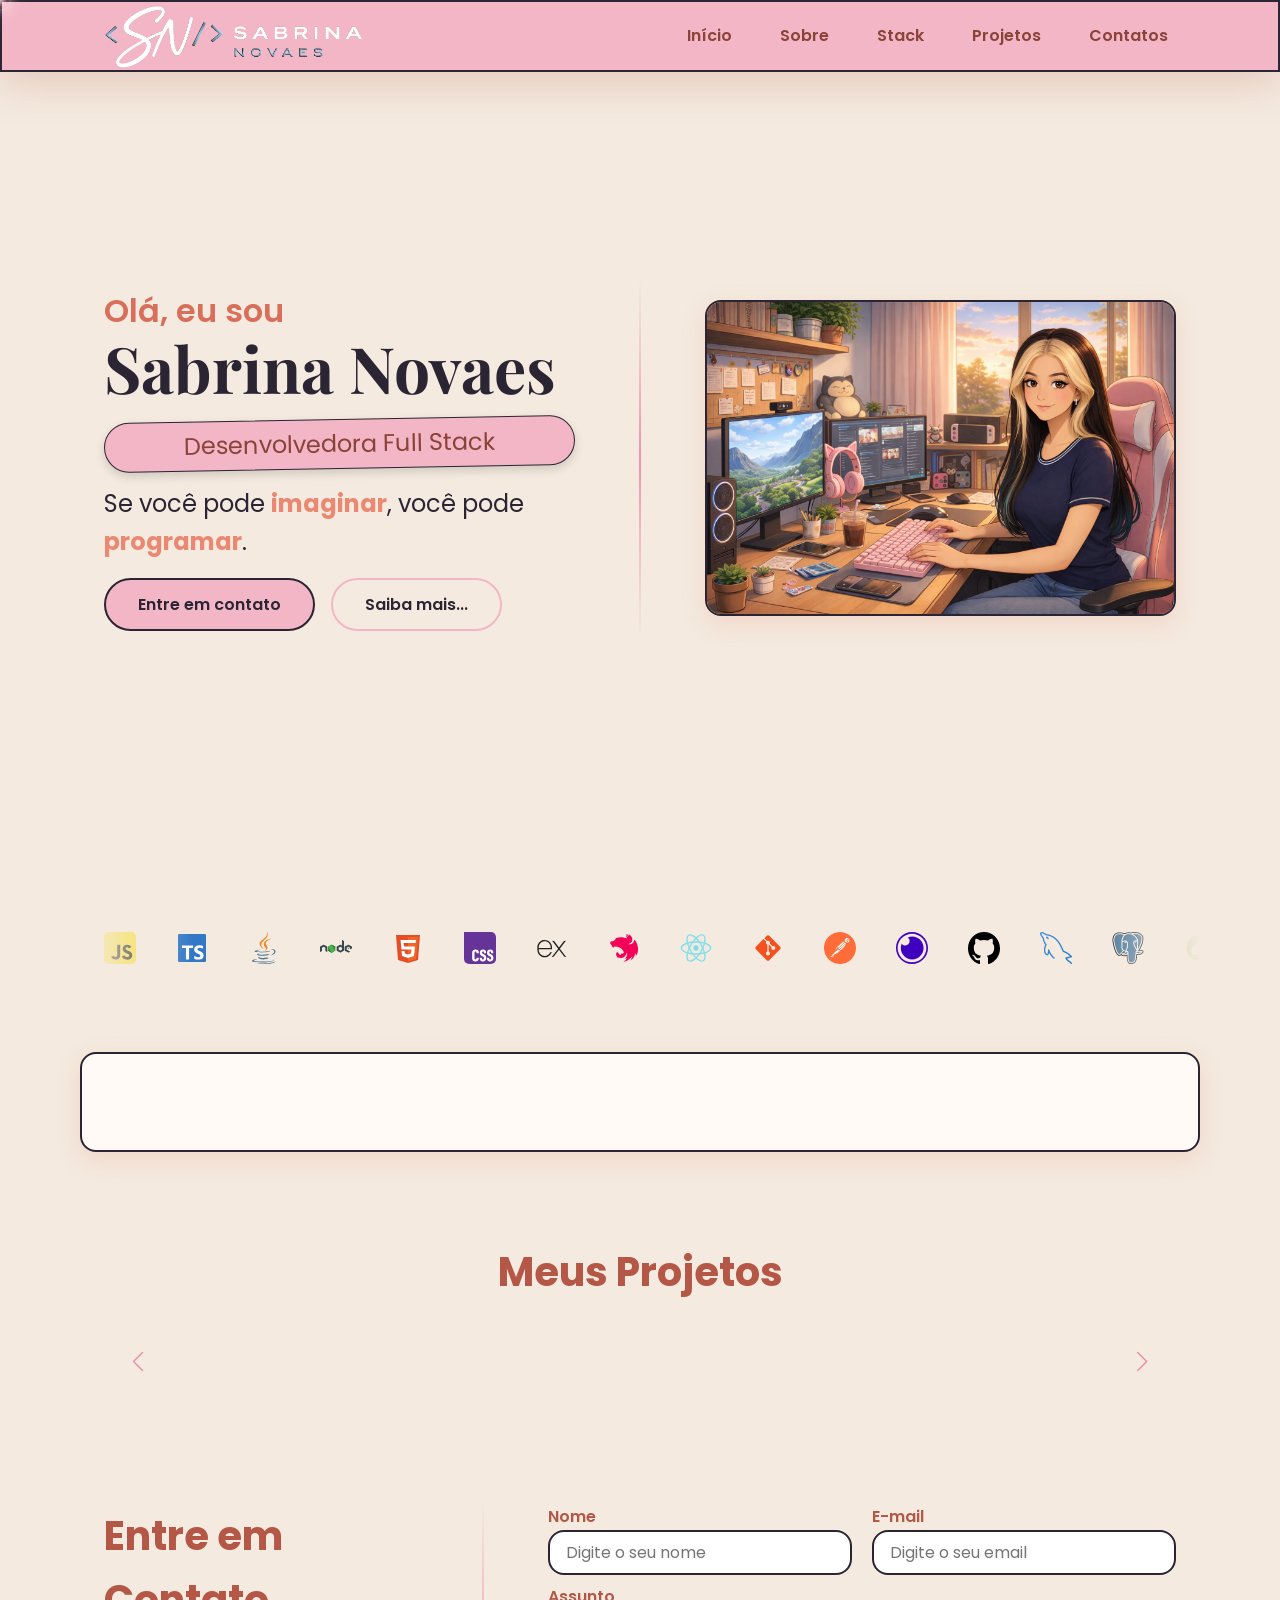
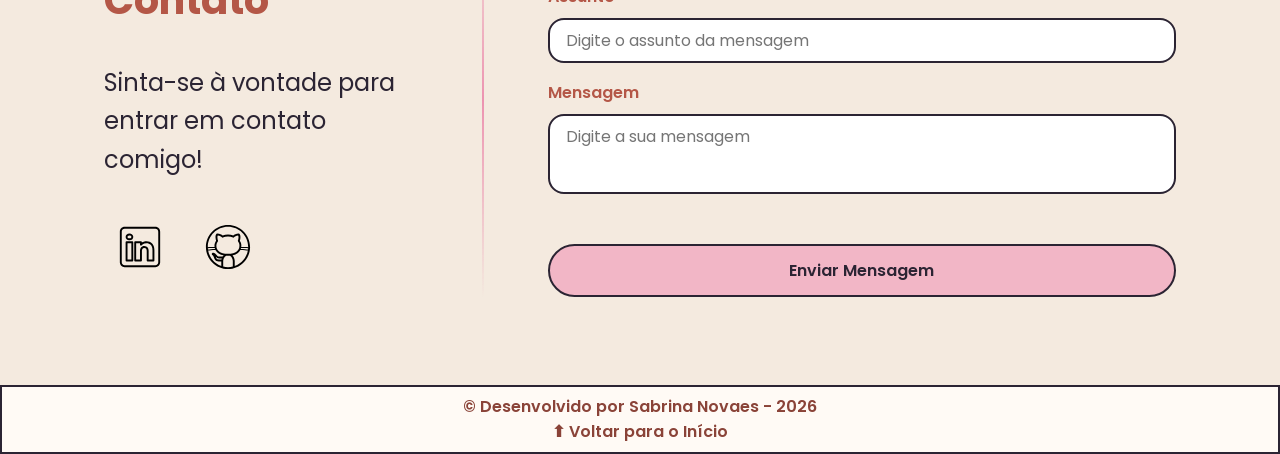
==== commit c3b0134c: "🔨 Refactor Code:" ====
--- a/index.html
+++ b/index.html
@@ -15,7 +15,9 @@
 
     <!-- Fonte do Google - Poppins -->
     <link href="https://fonts.googleapis.com/css2?family=Poppins&display=swap" rel="stylesheet">
-    <link href="https://fonts.googleapis.com/css2?family=Cherry+Bomb+One&family=Playfair+Display:ital,wght@0,400..900;1,400..900&display=swap" rel="stylesheet">
+    <link
+        href="https://fonts.googleapis.com/css2?family=Cherry+Bomb+One&family=Playfair+Display:ital,wght@0,400..900;1,400..900&display=swap"
+        rel="stylesheet">
 
     <link rel="icon" type="image/svg+xml" href="./assets/img/logoabr.png">
 
@@ -34,14 +36,14 @@
             <a href="index.html" id="titulo">
                 <img class="logo-pessoal" src="./assets/img/logocmp.png" alt="Logo Pessoal">
             </a>
-            
+
             <!-- Hamburguer Menu Toggle -->
             <label for="menu-toggle" class="hamburger-menu">
                 <span></span>
                 <span></span>
                 <span></span>
             </label>
-            
+
             <!-- Menu de Navegação -->
             <nav class="nav-menu">
                 <ul class="menu-list">
@@ -55,6 +57,26 @@
         </div>
     </header>
 
+    <div class="leaves">
+        <span class="leaf"></span>
+        <span class="leaf"></span>
+        <span class="leaf"></span>
+        <span class="leaf"></span>
+        <span class="leaf"></span>
+        <span class="leaf"></span>
+        <span class="leaf"></span>
+        <span class="leaf"></span>
+        <span class="leaf"></span>
+        <span class="leaf"></span>
+        <span class="leaf"></span>
+        <span class="leaf"></span>
+        <span class="leaf"></span>
+        <span class="leaf"></span>
+        <span class="leaf"></span>
+    </div>
+
+    <div class="magic-cursor"></div>
+
     <!-- Seção Principal da Página -->
     <main>
         <!-- Seção Hero -->
@@ -69,15 +91,16 @@
             <!-- Boas Vindas -->
             <article class="hero-content">
                 <h3>Olá, eu sou</h2>
-                <h1>Sabrina Novaes</h1>
-                <h2 class="faixa">Desenvolvedora Full Stack</h2>
-                <p>Se você pode <span>imaginar</span>, você pode 
-                    <span>programar</span>.</p>
-
-                <div class="buttons-container">
-                    <a href="#contact" class="botao">Entre em contato</a>
-                    <a href="#about" class="botao-outline">Saiba mais...</a>
-                </div>
+                    <h1>Sabrina Novaes</h1>
+                    <h2 class="faixa">Desenvolvedora Full Stack</h2>
+                    <p>Se você pode <span>imaginar</span>, você pode
+                        <span>programar</span>.
+                    </p>
+
+                    <div class="buttons-container">
+                        <a href="#contact" class="botao">Entre em contato</a>
+                        <a href="#about" class="botao-outline">Saiba mais...</a>
+                    </div>
             </article>
         </section>
 
--- a/assets/css/style.css
+++ b/assets/css/style.css
@@ -25,10 +25,9 @@
     /* Paleta de cores - rosa */
     --pink-100: #ffe8ef;
     --pink-200: #ffd3e0;
-    --pink-300: #f6b3b7; /* ← era --pink-600 com valor claro, renomeado para 300 */
+    --pink-300: #f6b3b7;
     --pink-400: #f5a3be;
     --pink-500: #eb89ab;
-    /* --pink-600 removido — era idêntico ao --accent-pink e ao novo --pink-300 */
 
     /* Cores Neutras */
     --cream: #fffaf5;
@@ -84,6 +83,149 @@
     --transition-default: all 0.3s ease;
 }
 
+.leaves {
+    position: fixed;
+    inset: 0;
+    pointer-events: none;
+    overflow: hidden;
+    z-index: -1;
+}
+
+.leaf {
+    position: absolute;
+    width: 18px;
+    height: 18px;
+    background: var(--accent-green);
+    border-radius: 0 100% 0 100%;
+    opacity: 0.6;
+    animation: falling linear infinite;
+}
+
+/* POSIÇÕES */
+
+.leaf:nth-child(1)  { left: 5%;  animation-duration: 13s; animation-delay: 0s; }
+.leaf:nth-child(2)  { left: 12%; animation-duration: 16s; animation-delay: 2s; }
+.leaf:nth-child(3)  { left: 18%; animation-duration: 11s; animation-delay: 1s; }
+.leaf:nth-child(4)  { left: 24%; animation-duration: 18s; animation-delay: 3s; }
+.leaf:nth-child(5)  { left: 30%; animation-duration: 15s; animation-delay: 5s; }
+.leaf:nth-child(6)  { left: 38%; animation-duration: 14s; animation-delay: 2s; }
+.leaf:nth-child(7)  { left: 45%; animation-duration: 20s; animation-delay: 4s; }
+.leaf:nth-child(8)  { left: 52%; animation-duration: 12s; animation-delay: 1s; }
+.leaf:nth-child(9)  { left: 58%; animation-duration: 17s; animation-delay: 6s; }
+.leaf:nth-child(10) { left: 65%; animation-duration: 13s; animation-delay: 2s; }
+.leaf:nth-child(11) { left: 72%; animation-duration: 19s; animation-delay: 4s; }
+.leaf:nth-child(12) { left: 78%; animation-duration: 15s; animation-delay: 1s; }
+.leaf:nth-child(13) { left: 84%; animation-duration: 11s; animation-delay: 3s; }
+.leaf:nth-child(14) { left: 90%; animation-duration: 16s; animation-delay: 5s; }
+.leaf:nth-child(15) { left: 96%; animation-duration: 14s; animation-delay: 2s; }
+
+@keyframes falling {
+
+    0% {
+        transform:
+        translateY(-10vh)
+        translateX(0)
+        rotate(0deg)
+        scale(1);
+
+        opacity: 0;
+    }
+
+    10% {
+        opacity: 0.55;
+    }
+
+    50% {
+        transform:
+        translateY(50vh)
+        translateX(40px)
+        rotate(180deg)
+        scale(0.9);
+    }
+
+    100% {
+        transform:
+        translateY(110vh)
+        translateX(120px)
+        rotate(360deg)
+        scale(0.7);
+
+        opacity: 0;
+    }
+}
+
+.magic-cursor {
+    position: fixed;
+
+    width: 18px;
+    height: 18px;
+
+    border-radius: 50%;
+
+    background:
+    radial-gradient(
+        circle,
+        rgba(246,179,183,0.95),
+        rgba(246,179,183,0.3),
+        transparent
+    );
+
+    pointer-events: none;
+
+    z-index: 9999;
+
+    mix-blend-mode: screen;
+
+    transform: translate(-50%, -50%);
+
+    box-shadow:
+    0 0 12px rgba(246,179,183,0.8),
+    0 0 24px rgba(255,210,220,0.5);
+
+    transition:
+    transform 0.08s linear;
+}
+
+/* ESTRELINHAS */
+
+.spark {
+    position: fixed;
+
+    width: 6px;
+    height: 6px;
+
+    border-radius: 50%;
+
+    background: white;
+
+    pointer-events: none;
+
+    z-index: 9998;
+
+    opacity: 0.8;
+
+    animation: sparkleFade 0.8s forwards;
+}
+
+@keyframes sparkleFade {
+
+    0% {
+        transform:
+        scale(1)
+        translateY(0);
+
+        opacity: 1;
+    }
+
+    100% {
+        transform:
+        scale(0)
+        translateY(-12px);
+
+        opacity: 0;
+    }
+}
+
 /* Configurações Básicas */
 
 html {
@@ -108,10 +250,11 @@
 
 .section-container {
     max-width: 70rem;
-    margin: auto;
-    padding: var(--spacing-xl) var(--spacing-md);
+    margin: 0 auto var(--spacing-2xl) auto;
+    padding: var(--spacing-md) var(--spacing-md);
     scroll-margin-top: 6rem;
     width: 100%;
+    gap: var(--spacing-md);
 }
 
 .about-container {
@@ -163,6 +306,7 @@
     background-color: var(--accent-peach);
     box-shadow: var(--shadow-md);
     transform: translateY(-0.25rem);
+    cursor: none;
 }
 
 .botao-outline {
@@ -174,6 +318,7 @@
 .botao-outline:hover {
     border-color: var(--accent-peach);
     transform: translateY(-0.25rem);
+    cursor: none;
 }
 
 /* Botões pequenos - Card Projetos */
@@ -278,7 +423,7 @@
 .hero-content h3 {
     font-size: var(--text-2xl);
     font-weight: 600;
-    color: var(--primary-800);
+    color: var(--primary-600);
     margin-bottom: -1.2rem;
 }
 
@@ -319,7 +464,7 @@
 .faixa {
     display: flex;
     background-color: var(--accent-pink);  /* ← era --pink-600 */
-    color: #5a2c2c;
+    color: var(--primary-800);
     padding: 0.30rem;
     border: 0.10rem solid var(--black);
     border-radius: var(--radius-xl);
@@ -652,14 +797,14 @@
 
 .social-icon img:hover {
     filter:
-        brightness(0)
-        saturate(100%)
-        invert(67%)
-        sepia(32%)
-        saturate(1050%)
-        hue-rotate(340deg)
-        brightness(92%)
-        contrast(95%);
+    brightness(0)
+    saturate(100%)
+    invert(84%)
+    sepia(18%)
+    saturate(950%)
+    hue-rotate(305deg)
+    brightness(101%)
+    contrast(95%);
 }
 
 /* Formulário de Contato */
@@ -727,7 +872,7 @@
 footer {
     padding: 0.45rem var(--spacing-md);
     text-align: center;
-    background: var(--accent-pink);
+    background: var(--cream);
     font-weight: 600;
     color: var(--primary-800);
     border: 0.15rem solid var(--black);
@@ -988,6 +1133,11 @@
         display: none;
     }
 
+    .magic-cursor,
+    .spark {
+        display: none;
+    }
+
     /* Hero */
     .hero-container {
         gap: var(--spacing-md);
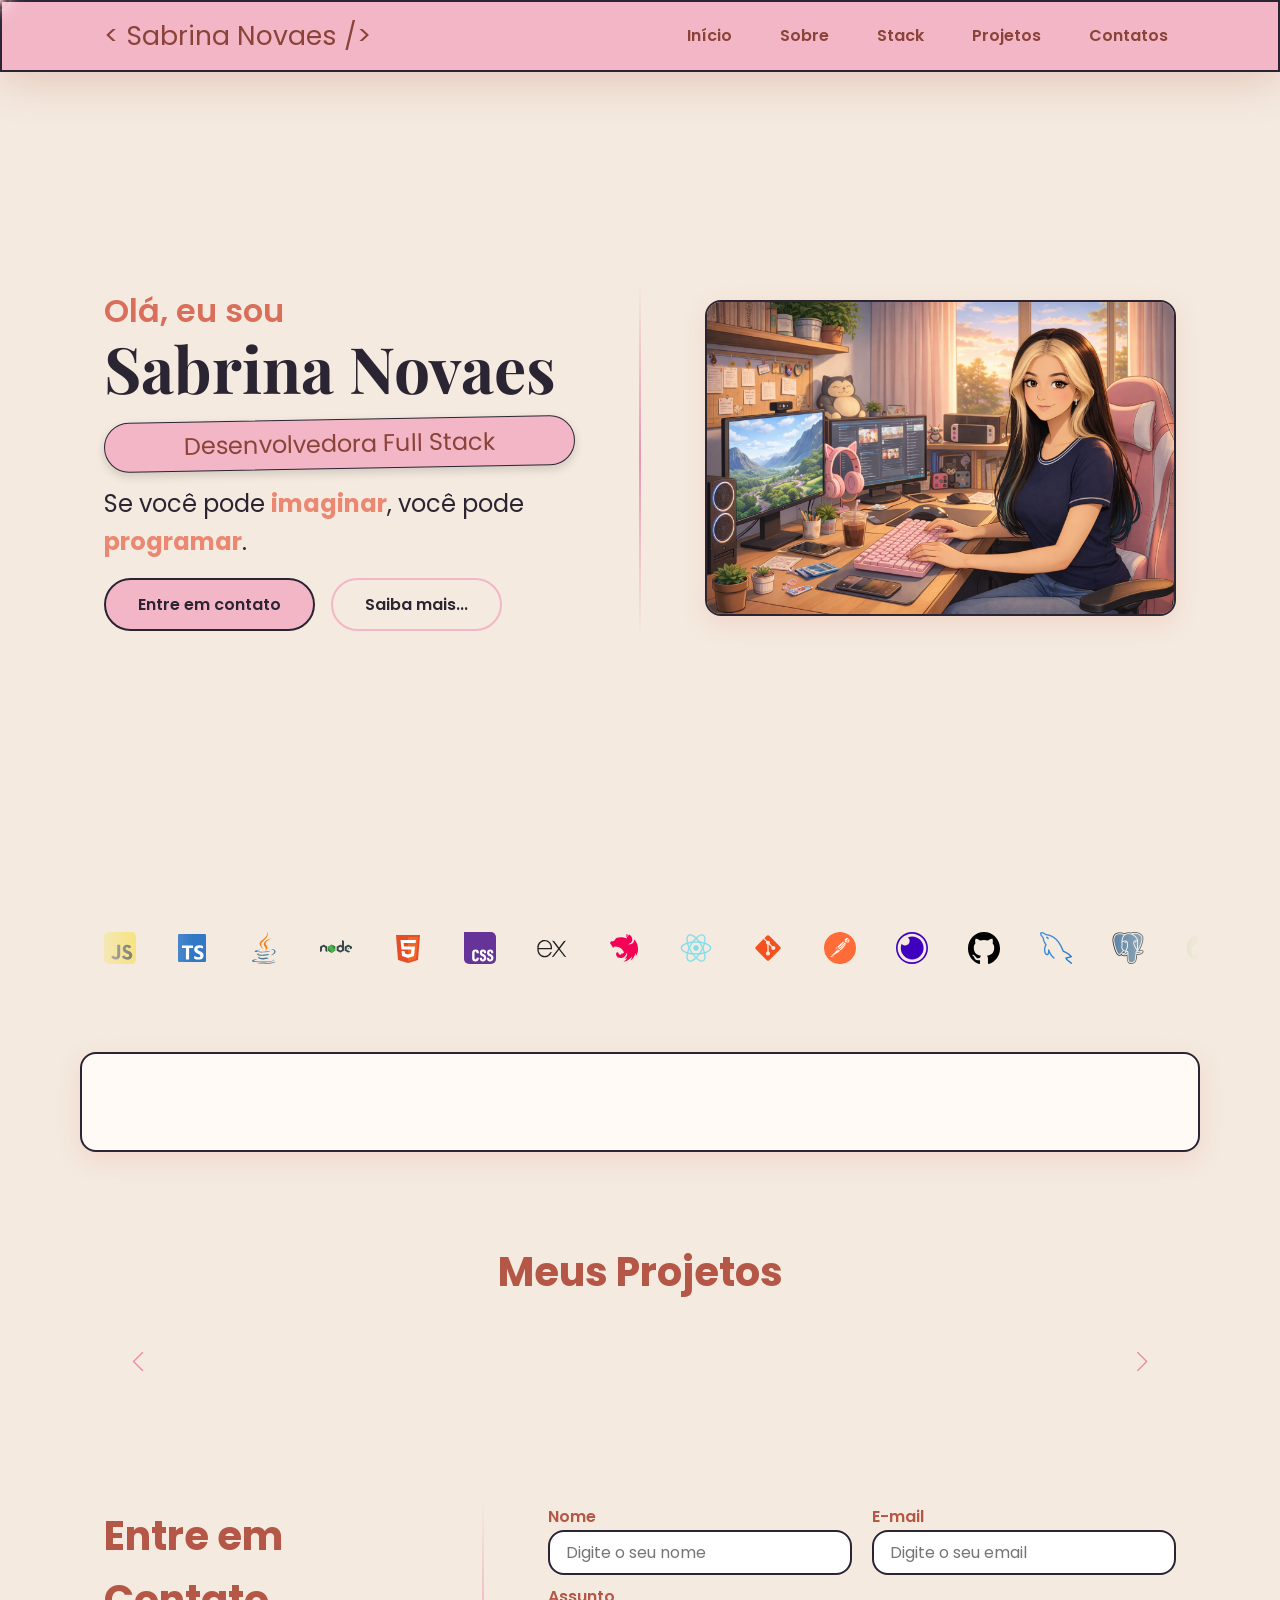
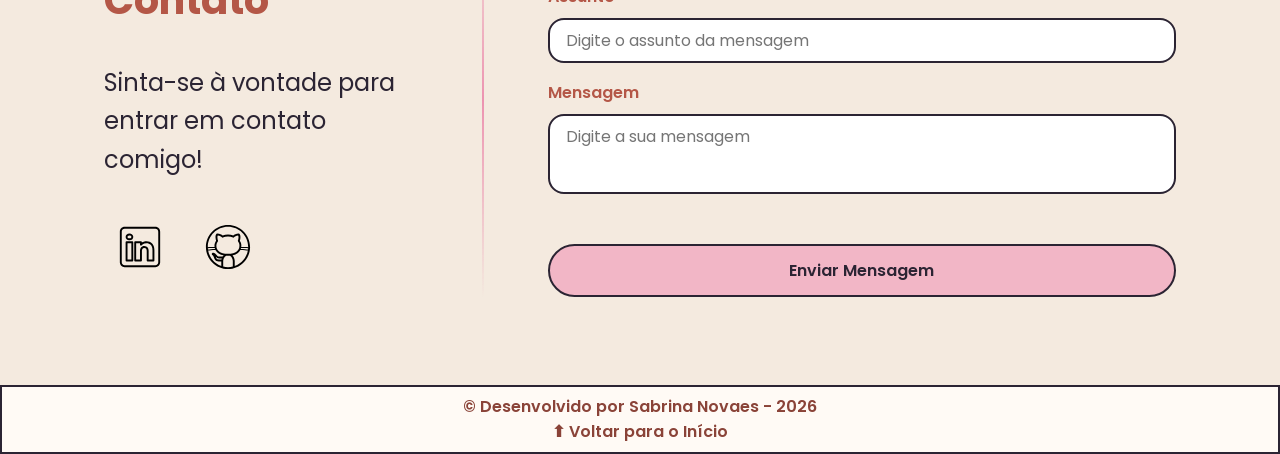
==== commit 55dee7d8: "🐛 FIX:" ====
--- a/index.html
+++ b/index.html
@@ -34,7 +34,8 @@
         <div class="menu-content">
             <!-- Título do Cabeçalho -->
             <a href="index.html" id="titulo">
-                <img class="logo-pessoal" src="./assets/img/logocmp.png" alt="Logo Pessoal">
+                <h5> < Sabrina Novaes /> </h5>
+                <!-- <img class="logo-pessoal" src="./assets/img/logocmp.png" alt="Logo Pessoal"> -->
             </a>
 
             <!-- Hamburguer Menu Toggle -->
--- a/assets/css/style.css
+++ b/assets/css/style.css
@@ -156,12 +156,9 @@
 
 .magic-cursor {
     position: fixed;
-
     width: 18px;
     height: 18px;
-
     border-radius: 50%;
-
     background:
     radial-gradient(
         circle,
@@ -169,19 +166,13 @@
         rgba(246,179,183,0.3),
         transparent
     );
-
     pointer-events: none;
-
     z-index: 9999;
-
     mix-blend-mode: screen;
-
     transform: translate(-50%, -50%);
-
     box-shadow:
     0 0 12px rgba(246,179,183,0.8),
     0 0 24px rgba(255,210,220,0.5);
-
     transition:
     transform 0.08s linear;
 }
@@ -190,20 +181,13 @@
 
 .spark {
     position: fixed;
-
     width: 6px;
     height: 6px;
-
     border-radius: 50%;
-
     background: white;
-
     pointer-events: none;
-
     z-index: 9998;
-
     opacity: 0.8;
-
     animation: sparkleFade 0.8s forwards;
 }
 
@@ -221,7 +205,6 @@
         transform:
         scale(0)
         translateY(-12px);
-
         opacity: 0;
     }
 }
@@ -239,7 +222,7 @@
     min-width: 100vw;
     line-height: 1.6;
     color: var(--black);
-    background-color: var(--cream-dark);
+    background: var(--cream-dark);
 }
 
 main {
@@ -631,6 +614,7 @@
     box-shadow: var(--shadow-sm);
     overflow: hidden;
     transition: var(--transition-default);
+    animation: breathe 6s ease-in-out infinite;
 }
 
 .project-card:hover {
@@ -698,6 +682,17 @@
     align-items: center;
     gap: 0.75rem;
     margin-top: var(--spacing-sm);
+}
+
+@keyframes breathe {
+
+    0%, 100% {
+        transform: scale(1);
+    }
+
+    50% {
+        transform: scale(1.015);
+    }
 }
 
 /* Configuração do Swiper */
